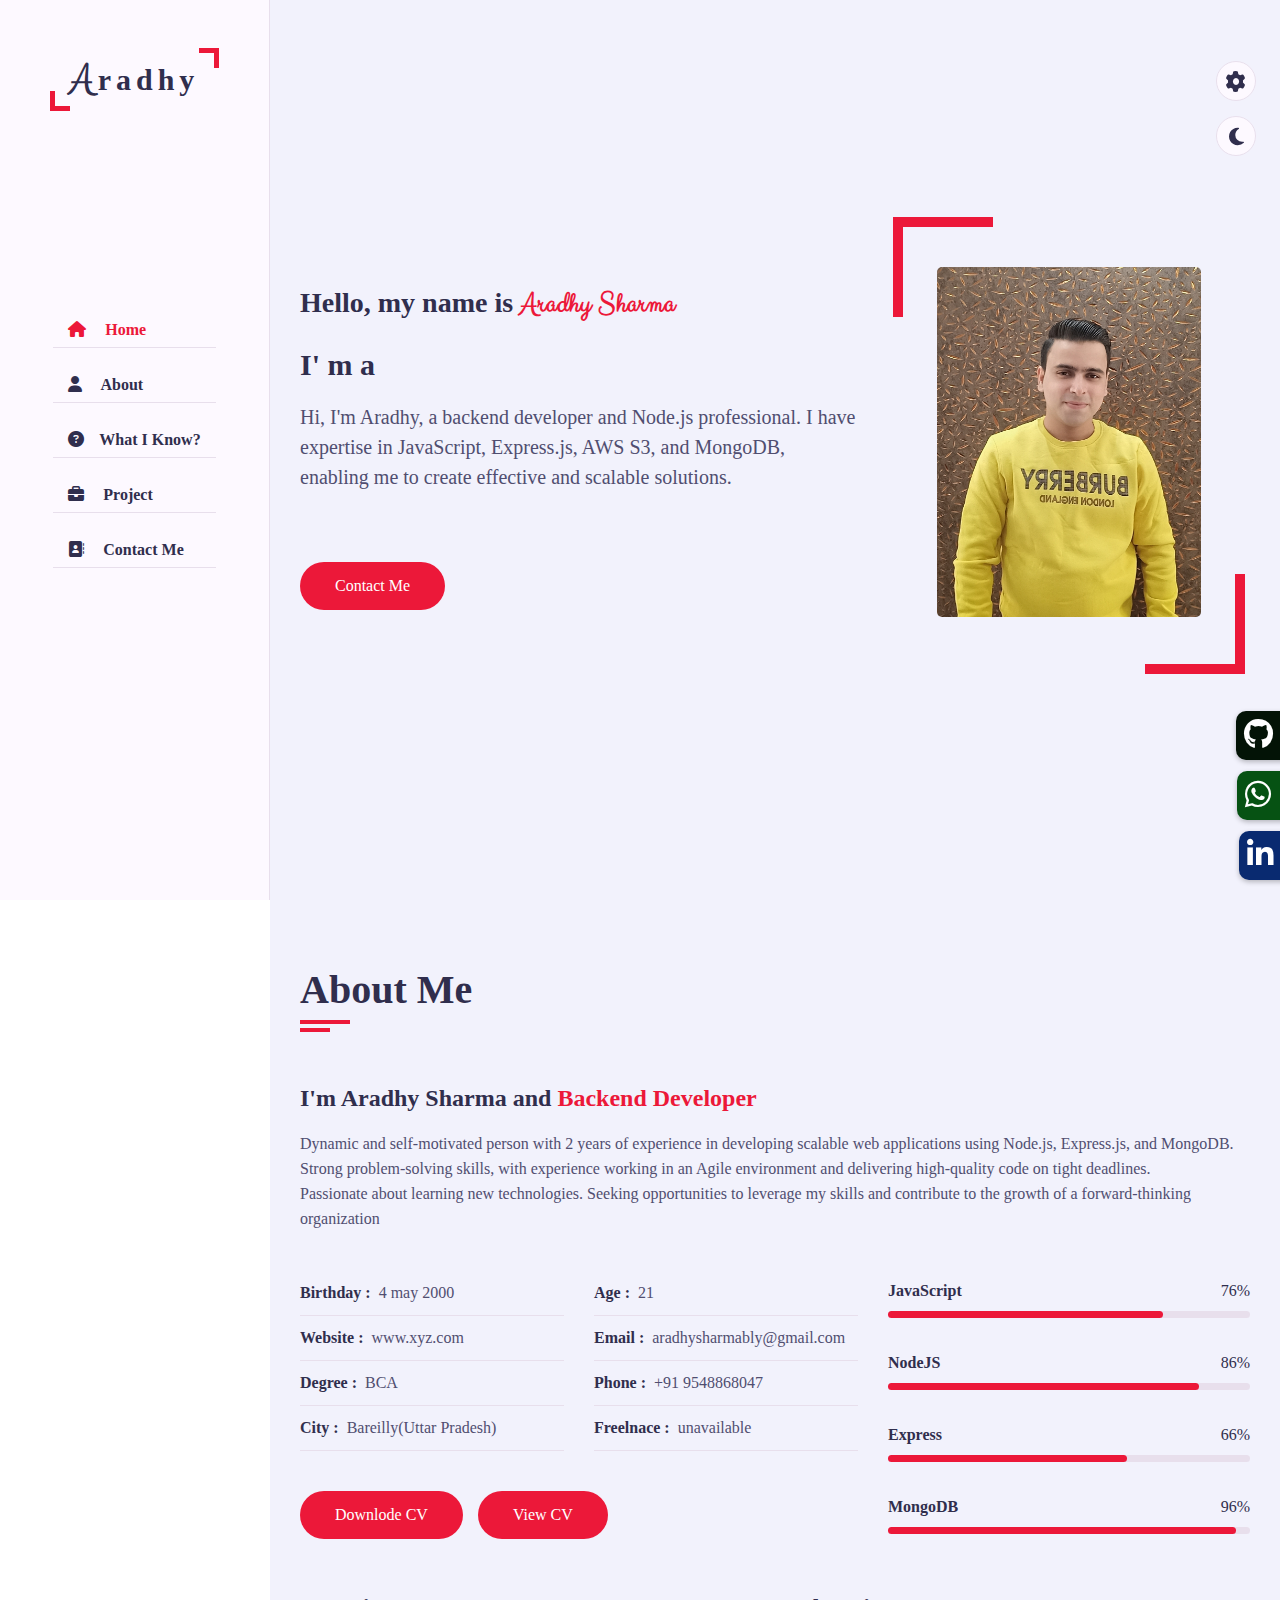
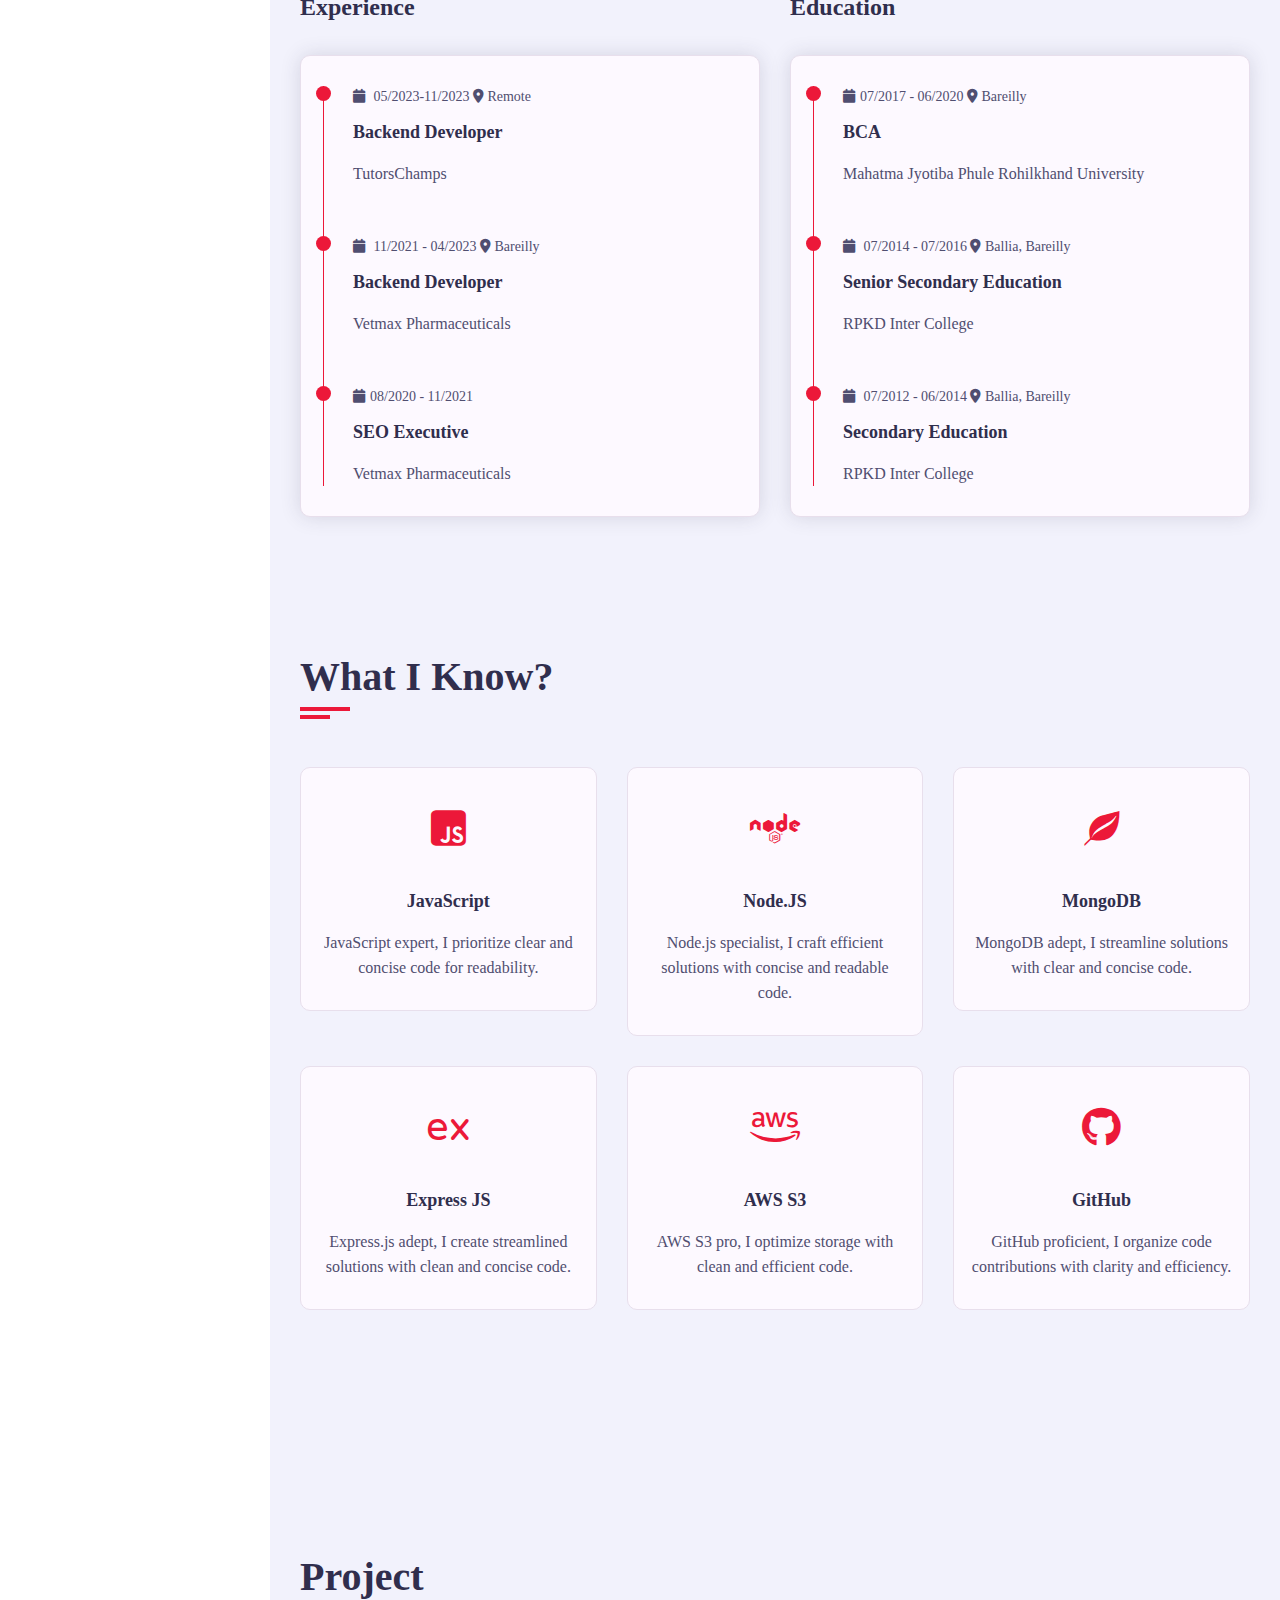
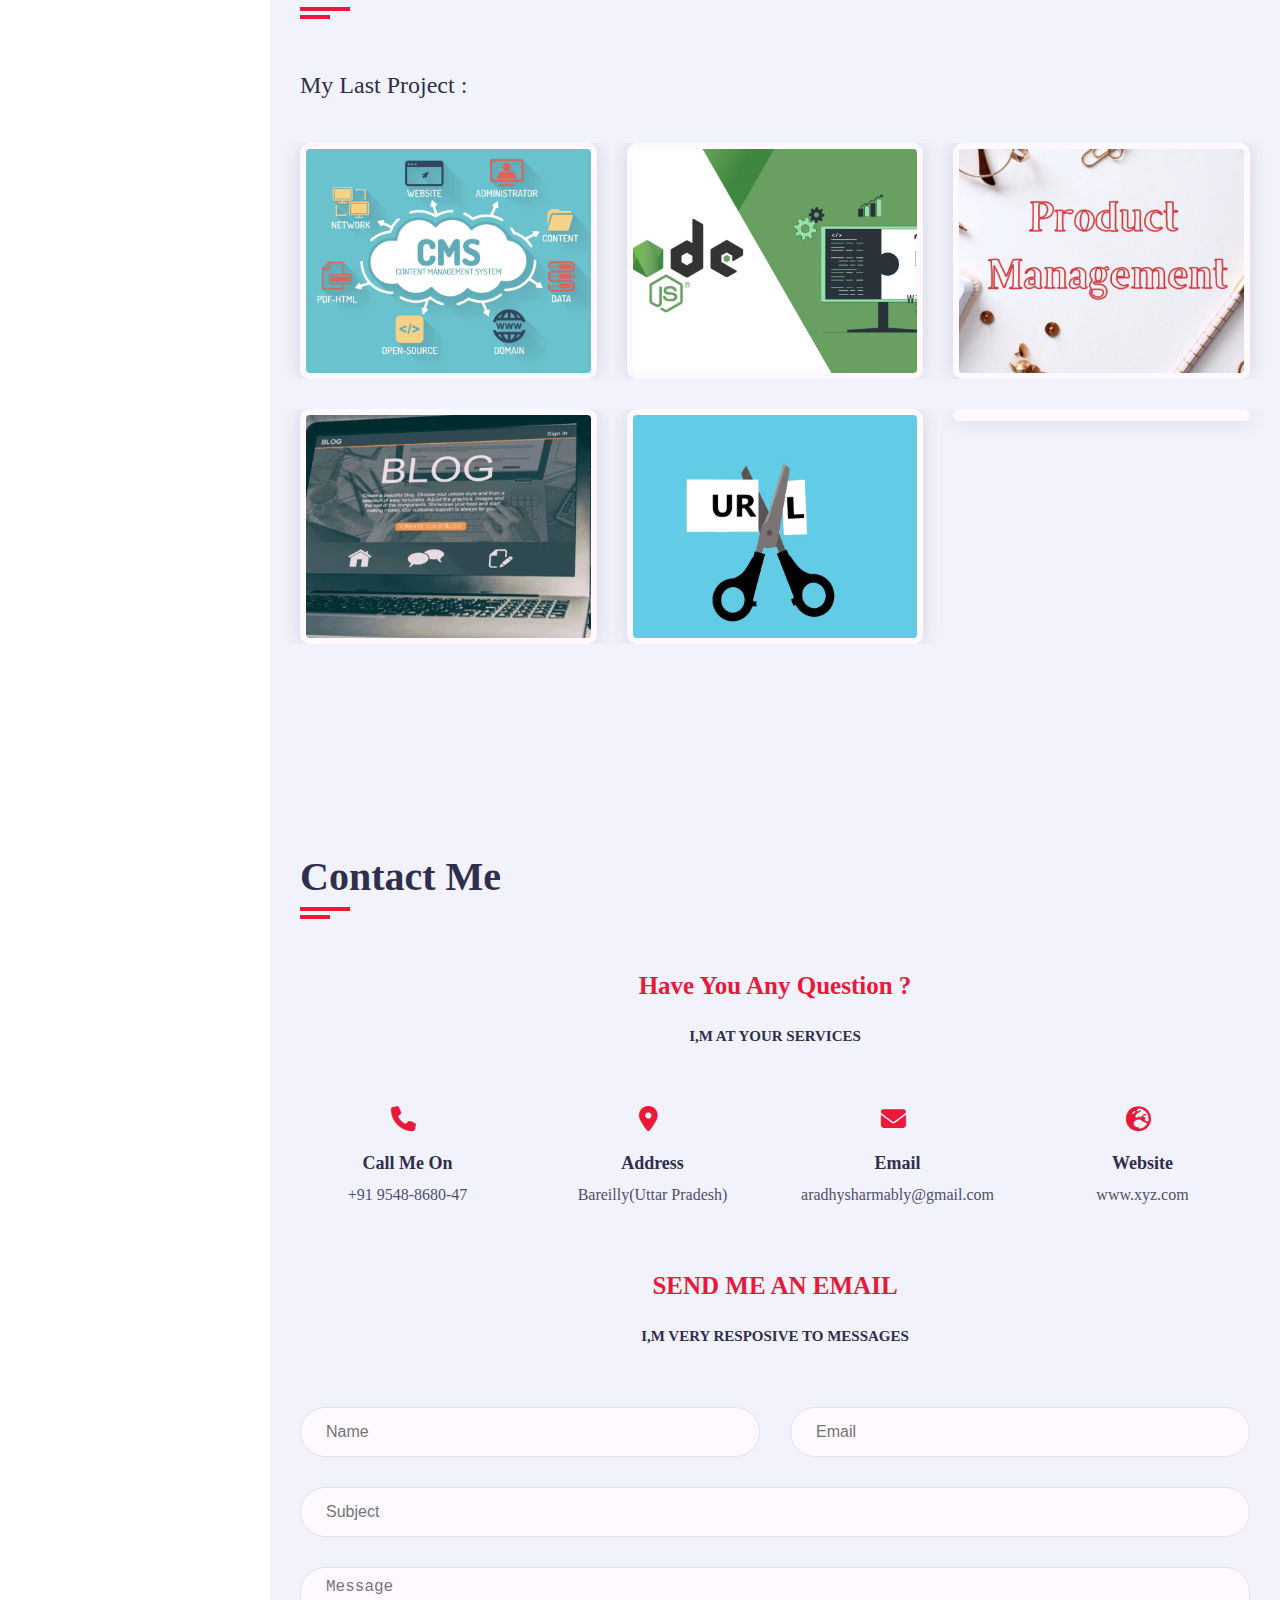
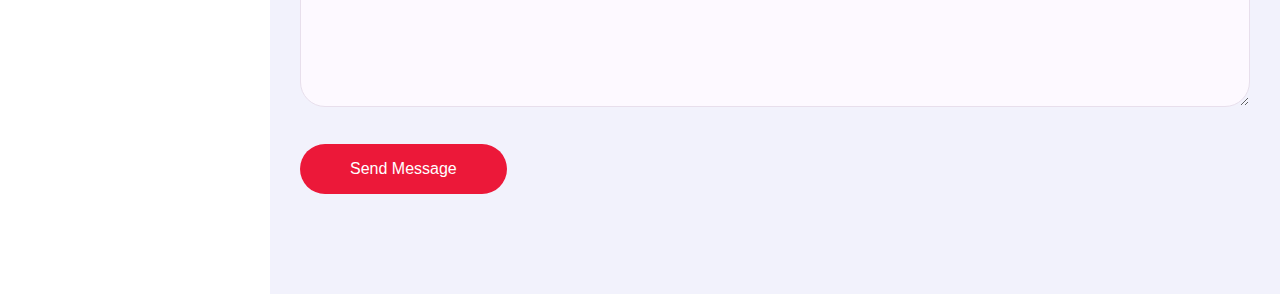
==== arpit/index.html @ 1ed5a951 "demo" ====
<!DOCTYPE html>
<html lang="en">
<head>
    <meta charset="UTF-8">
    <meta http-equiv="X-UA-Compatible" content="IE=edge">
    <meta name="viewport" content="width=device-width, initial-scale=1.0">
    <title>Document</title>
    <link rel="stylesheet" href="style.css">
    <link rel="stylesheet" href="color-1.css">
    <link rel="stylesheet" href="https://cdnjs.cloudflare.com/ajax/libs/font-awesome/6.4.0/css/all.min.css">
    <link rel="preconnect" href="https://fonts.googleapis.com">
<link rel="preconnect" href="https://fonts.gstatic.com" crossorigin>
<link href="https://fonts.googleapis.com/css2?family=Varela+Round&display=swap" rel="stylesheet">
    <link rel="stylesheet" href="color-1.css" class="alternate-style" title="color-1"disabled>
    <link rel="stylesheet" href="color-2.css" class="alternate-style" title="color-2" disabled>
    <link rel="stylesheet" href="color-3.css" class="alternate-style" title="color-3" disabled>
    <link rel="stylesheet" href="color-4.css" class="alternate-style" title="color-4" disabled>
    <link rel="stylesheet" href="color-5.css" class="alternate-style" title="color-5" disabled>

    <link rel="stylesheet" href="style-switcher.css">
<style>
        .social-media-button {
  position: fixed;
  bottom: 20px;
  right: -105px; /* Initial position, hidden off-screen */
  background-color: #092a70;
  color: #fff;
  border-radius: 10px;
  padding: 8px;
  display: flex;
  align-items: center;
  box-shadow: 0 2px 5px rgba(0, 0, 0, 0.25);
  transition: right 0.3s ease-in-out;
  cursor: pointer;
}

.social-media-button:hover {
  right: -30px; /* Sliding to the visible position */
}

.socia-media-button {
  position: fixed;
  bottom: 80px;
  right: -110px; /* Initial position, hidden off-screen */
  background-color: #065213;
  color: #fff;
  border-radius: 10px;
  padding: 8px;
  display: flex;
  align-items: center;
  box-shadow: 0 2px 5px rgba(0, 0, 0, 0.25);
  transition: right 0.3s ease-in-out;
  cursor: pointer;
}

.socia-media-button:hover {
  right: -30px; /* Sliding to the visible position */
}

.soci-media-button {
  position: fixed;
  bottom: 140px;
  right: -90px; /* Initial position, hidden off-screen */
  background-color: #031306;
  color: #fff;
  border-radius: 10px;
  padding: 8px;
  display: flex;
  align-items: center;
  box-shadow: 0 2px 5px rgba(0, 0, 0, 0.25);
  transition: right 0.3s ease-in-out;
  cursor: pointer;
}

.soci-media-button:hover {
  right: -30px; /* Sliding to the visible position */
}

.icon {
  margin-right: 9px;
}

.icon i{
  font-size: 30px;
}


.text {
    margin-right: 30px;
  font-size: 18px;
}

    </style>
</head>
<body class="dark" oncontextmenu="return false">
    <!--- ==== Main Container Start ==== --->
    <div class="main-container">
        <!-- === Aside Start === -->
        <div class="aside">
          <div class="logo">
              <a href="#"><span>A</span>radhy</a>
          </div>
          <div class="nav-toggler">
              <span></span>
          </div>
          <ul class="nav">
              <li><a href="#home" class="active"><i class="fa fa-home"></i> Home</a></li>
              <li><a href="#about"><i class="fa fa-user"></i> About</a></li>
              <li><a href="#services"><i class="fa-solid fa-circle-question"></i>What I Know?</a></li>
              <li><a href="#portfolio"><i class="fa fa-briefcase"></i> Project</a></li>
              <li><a href="#contact" ><i class="fa-solid fa-address-book"></i> Contact Me</a></li>
          </ul>
        </div>
        <!-- === Aside End ===-->
        <!--- ==== Main content Start ==== --->
        <div class="main-content">
            <!-- === Home Section Start === -->
            <section class="home section"  id="home">
                <div class="container">
                    <div class="row">
                        <div class="home-info padd-15">
                            <h3 class="hello">Hello, my name is <span class="name">Aradhy Sharma</span></h3>
                            <h3 class="my-profession">I' m a <span class="typing"></span></h3>
                            <p>Hi, I'm Aradhy, a backend developer and Node.js professional. I have expertise in JavaScript, Express.js, AWS S3, and MongoDB, enabling me to create effective and scalable solutions.</p>
                                  <a href="#contact" class="btn hire-me">Contact Me</a>
                        </div>
                        <div class="home-img padd-15">
                            <img src="Picsart_23-04-07_20-33-09-872.jpg" alt="">
                        </div>
                    </div>
                </div>
            </section>
            <!-- === Home Section End === -->
             <!-- === About Section Start === -->
             <section class="about section" id="about">
                 <div class="container">
                     <div class="row">
                         <div class="section-tittle padd-15">
                             <h2>About Me</h2>
                         </div>
                     </div>
                     <div class="row">
                         <div class="about-content padd-15">
                             <div class="row">
                                 <div class="about-text padd-15">
                                     <h3>I'm Aradhy Sharma and <span>Backend Developer</span></h3>
                                     <p>Dynamic and self-motivated person with 2 years of experience in 
                                        developing scalable web applications using Node.js, Express.js, and 
                                        MongoDB.<br> Strong problem-solving skills, with experience working in 
                                        an Agile environment and delivering high-quality code on tight 
                                        deadlines.<br> Passionate about learning new technologies. Seeking 
                                        opportunities to leverage my skills and contribute to the growth of a 
                                        forward-thinking organization</p>
                                 </div>
                             </div>
                             <div class="row">
                                 <div class="personal-info padd-15">
                                     <div class="row">
                                         <div class="info-item padd-15">
                                             <p>Birthday : <span>4 may 2000</span></p>
                                         </div>
                                         <div class="info-item padd-15">
                                             <p>Age : <span>21</span></p>
                                         </div>
                                         <div class="info-item padd-15">
                                             <p>Website : <span>www.xyz.com</span></p>
                                         </div>
                                         <div class="info-item padd-15">
                                            <p>Email : <span>aradhysharmably@gmail.com</span></p>
                                        </div>
                                        <div class="info-item padd-15">
                                            <p>Degree : <span>BCA</span></p>
                                        </div>
                                        <div class="info-item padd-15">
                                            <p>Phone : <span>+91 9548868047</span></p>
                                        </div>
                                        <div class="info-item padd-15">
                                            <p>City : <span>Bareilly(Uttar Pradesh)</span></p>
                                        </div>
                                        <div class="info-item padd-15">
                                            <p>Freelnace : <span>unavailable</span></p>
                                        </div>
                                     </div>
                                     <div class="row">
                                         <div class="buttons padd-15">
                                             <a href="./AradhySharmaResume.pdf" class="btn" download>Downlode CV</a>
                                             <a href="./AradhySharmaResume.pdf" target="_blank" class="btn hire me">View CV</a>
                                         </div>
                                     </div>
                                 </div>
                                 <div class="skills padd-15">
                                     <div class="row">
                                         <div class="skill-item padd-15">
                                             <h5>JavaScript</h5>
                                             <div class="progress">
                                                 <div class="proress-in" style="width: 76%;"></div>
                                                 <div class="skill-percent">76%</div>
                                             </div>
                                         </div>
                                         <div class="skill-item padd-15">
                                            <h5>NodeJS</h5>
                                            <div class="progress">
                                                <div class="proress-in" style="width: 86%;"></div>
                                                <div class="skill-percent">86%</div>
                                            </div>
                                        </div>
                                        <div class="skill-item padd-15">
                                            <h5>Express</h5>
                                            <div class="progress">
                                                <div class="proress-in" style="width: 66%;"></div>
                                                <div class="skill-percent">66%</div>
                                            </div>
                                        </div>
                                        <div class="skill-item padd-15">
                                            <h5>MongoDB</h5>
                                            <div class="progress">
                                                <div class="proress-in" style="width: 96%;"></div>
                                                <div class="skill-percent">96%</div>
                                            </div>
                                        </div>
                                     </div>
                                 </div>
                             </div>
                             <div class="row">
                                <div class="experience padd-15">
                                    <h3 class="title">Experience</h3>
                                    <div class="row">
                                       <div class="timeline-box padd-15">
                                           <div class="timeline shadow-dark">
                                              <div class="timeline-item">
                                                  <div class="circel-dot"></div>
                                                  <h3 class="timeline-date">
                                                      <i class="fa fa-calendar"></i> 05/2023-11/2023  <i class="fa-solid fa-location-dot"></i> Remote
                                                  </h3>
                                                  <h4 class="timeline-title">Backend Developer</h4>
                                                  <p class="timeline-text">TutorsChamps</p>
                                              </div>
                                              <div class="timeline-item">
                                                  <div class="circel-dot"></div>
                                                  <h3 class="timeline-date">
                                                      <i class="fa fa-calendar"></i> 11/2021 - 04/2023 <i class="fa-solid fa-location-dot"></i> Bareilly
                                                  </h3>
                                                  <h4 class="timeline-title">Backend Developer</h4>
                                                  <p class="timeline-text">Vetmax Pharmaceuticals</p>
                                              </div>
                                              <div class="timeline-item">
                                                  <div class="circel-dot"></div>
                                                  <h3 class="timeline-date">
                                                      <i class="fa fa-calendar"></i>08/2020 - 11/2021
                                                  </h3>
                                                  <h4 class="timeline-title">SEO Executive</h4>
                                                  <p class="timeline-text">Vetmax Pharmaceuticals
                                                </p>
                                              </div>
                                           </div>
                                       </div>
                                   </div>
                                </div>

                                 <div class="education padd-15">
                                     <h3 class="title">Education</h3>
                                     <div class="row">
                                         <div class="timeline-box padd-15">
                                             <div class="timeline shadow-dark">
                                                <div class="timeline-item">
                                                    <div class="circel-dot"></div>
                                                    <h3 class="timeline-date">
                                                        <i class="fa fa-calendar"></i>07/2017 - 06/2020  <i class="fa-solid fa-location-dot"></i> Bareilly

                                                    </h3>
                                                    <h4 class="timeline-title">BCA</h4>
                                                    <p class="timeline-text">Mahatma Jyotiba Phule Rohilkhand University</p>
                                                </div>
                                                <div class="timeline-item">
                                                    <div class="circel-dot"></div>
                                                    <h3 class="timeline-date">
                                                        <i class="fa fa-calendar"></i> 07/2014 - 07/2016 <i class="fa-solid fa-location-dot"></i> Ballia, Bareilly
                                                    </h3>
                                                    <h4 class="timeline-title">Senior Secondary Education</h4>
                                                    <p class="timeline-text">RPKD Inter College</p>
                                                </div>
                                                <div class="timeline-item">
                                                    <div class="circel-dot"></div>
                                                    <h3 class="timeline-date">
                                                        <i class="fa fa-calendar"></i> 07/2012 - 06/2014 <i class="fa-solid fa-location-dot"></i> Ballia, Bareilly
                                                    </h3>
                                                    <h4 class="timeline-title">Secondary Education</h4>
                                                    <p class="timeline-text">RPKD Inter College</p>
                                                </div>
                                             </div>
                                         </div>
                                     </div>
                                 </div>
                             </div>
                         </div>
                     </div>
                 </div>
             </section>
             <!-- === About Section End === -->
             <!-- === Services Section Start === -->
             <section class="service section" id="services">
                 <div class="container">
                     <div class="row"> 
                        <div class="section-tittle padd-15">
                            <h2>What I Know?</h2>
                        </div>
                     </div>
                     <div class="row">
                         <div class="service-item padd-15">
                             <div class="service-item-inner">
                                 <div class="icon">
                                    <i class="fa fa-brands fa-square-js"></i>
                                 </div>
                                 <h4> JavaScript </h4>
                                 <p>JavaScript expert, I prioritize clear and concise code for readability.                                 </p>
                             </div>
                         </div>
                         <div class="service-item padd-15">
                             <div class="service-item-inner">
                                 <div class="icon">
                                    <i class="fa fa-brands fa-node"></i>
                                 </div>
                                 <h4> Node.JS </h4>
                                 <p>Node.js specialist, I craft efficient solutions with concise and readable code.
                                 </p>
                             </div>
                         </div>
                         <div class="service-item padd-15">
                             <div class="service-item-inner">
                                 <div class="icon">
                                    <i class="fa fa-brands fa-envira fa-rotate-90"></i></div>
                                 <h4> MongoDB </h4>
                                 <p>MongoDB adept, I streamline solutions with clear and concise code.</p>
                             </div>
                         </div>
                         <div class="service-item padd-15">
                             <div class="service-item-inner">
                                 <div class="icon">
                                    <p class="fa fa-brands" style="font-family: 'Varela Round', sans-serif;">ex</p>
                                 </div>
                                 <h4> Express JS </h4>
                                 <p>Express.js adept, I create streamlined solutions with clean and concise code.</p>
                             </div>
                         </div>
                         <div class="service-item padd-15">
                            <div class="service-item-inner">
                                <div class="icon">
                                   <i class="fa fa-brands fa-aws"></i>
                                </div>
                                <h4> AWS s3 </h4>
                                <p>AWS S3 pro, I optimize storage with clean and efficient code.</p>
                            </div>
                        </div>
                         <div class="service-item padd-15">
                             <div class="service-item-inner">
                                 <div class="icon">
                                    <i class="fa fa-brands fa-github"></i>
                                 </div>
                                 <h4> GitHub </h4>
                                 <p>GitHub proficient, I organize code contributions with clarity and efficiency.</p>
                             </div>
                         </div>
                  
                     </div>
                 </div>
             </section>
             <!-- === Services Section End === -->
             <!-- === portfolio Section Start === -->
              <section class="portfolio section" id="portfolio">
                  <div class="container">
                    <div class="row"> 
                        <div class="section-tittle padd-15">
                            <h2>Project</h2>
                        </div>
                     </div>
                     <div class="row">
                         <div class="portfolio-heading padd-15">
                             <h2>My Last Project :</h2>
                         </div>
                     </div>
                     <div class="row">
                        <div class="portfolio-item padd-15">
                            <div class="portfolio-item-inner shadow-dark">
                                <div class="portfolio-img">
                                    <img src="./Untitled design/cms.png" alt="">
                                </div>
                            </div>
                            <div class="portfolio-details">
                               <h3>CMS</h3>
                               <p style="font-size: 15px;">• Developed CMS backend with multiple APIs.<br>
                                • Implemented JWT authentication for secure APIs.<br>
                                • Integrated AWS S3 for efficient file uploads.</p>
                               <div class="buttons">
                                 <a href="#" class="button">View on Github</a>
                               </div>
                             </div>
                        </div>
                         <div class="portfolio-item padd-15">
                            <div class="portfolio-item-inner shadow-dark">
                                <div class="portfolio-img">
                                    <img src="./Untitled design/book.png" alt="">
                                </div>
                            </div>
                            <div class="portfolio-details">
                               <h3>Books Management</h3>
                               <p>• Created a Book Management Site
                                     backend with multiple APIs for users, 
                                     Books, Review.</p>
                               <div class="buttons">
                                <a href="#" class="button">View on Github</a>
                               </div>
                             </div>
                        </div>
                         <div class="portfolio-item padd-15">
                            <div class="portfolio-item-inner shadow-dark">
                                <div class="portfolio-img">
                                    <img src="./Untitled design/pro.png" alt="">
                                </div>
                            </div>
                            <div class="portfolio-details">
                               <h3>Products Management</h3>
                               <p>• Created a complete Ecommerce website 
                                backend with multiple APIs for users, 
                                products, and carts. Used JWT 
                                authentication for protected APIs.</p>
                               <div class="buttons">
                                <a href="#" class="button">View on Github</a>
                               </div>
                             </div>
                        </div>
                         <div class="portfolio-item padd-15">
                            <div class="portfolio-item-inner shadow-dark">
                                <div class="portfolio-img">
                                    <img src="./Untitled design/blog.png" alt="" >
                                </div>
                            </div>
                            <div class="portfolio-details">
                               <h3>Blogging Site</h3>
                               <p>• Created a Blogging Site backend with
                                multiple APIs for users, Authors, and Blogs 
                                Used JWT authentication for protected 
                                APIs</p>
                               <div class="buttons">
                                <a href="#" class="button">View on Github</a>
                               </div>
                             </div>
                        </div>
                         <div class="portfolio-item padd-15">
                            <div class="portfolio-item-inner shadow-dark">
                                <div class="portfolio-img">
                                    <img src="./Untitled design.png" alt="">
                                </div>
                            </div>
                            <div class="portfolio-details">
                               <h3>URL Shortener</h3>
                               <p>• Created a URL shortening service 
                                backend is used to create shorter URLs 
                                for long URLs.</p>
                               <div class="buttons">
                                <a href="#" class="button">View on Github</a>
                               </div>
                             </div>
                        </div>
                         <div class="portfolio-item padd-15">
                            <div class="portfolio-item-inner shadow-dark">
                                <div class="portfolio-img">
                                    <img src="images (1).jpg" alt="">
                                </div>
                            </div>
                            <div class="portfolio-details">
                               <h3>fffff</h3>
                               <p>fffffff</p>
                               <div class="buttons">
                                <a href="#" class="button">View on Github</a>
                               </div>
                             </div>
                        </div>
                     </div>
                  </div>
              </section>
             <!-- === portfolio Section End === -->
             <!-- === Contact Section Start === -->
             <form action="/submit" method="post">
             <section class="contact section" id="contact">
                 <div class="container">
                    <div class="row"> 
                        <div class="section-tittle padd-15">
                            <h2>Contact Me</h2>
                        </div>
                     </div>
                     <h3 class="contact-tittle padd-15">Have You Any Question ?</h3>
                     <h4 class="contact-sub-tittle padd-15">I,M AT YOUR SERVICES</h4>
                     <div class="row">
                         <div class="contact-info-item padd-15">
                             <div class="icon"><i class="fa fa-phone"></i></div>
                             <h4>Call Me On</h4>
                             <p>+91 9548-8680-47</p>
                         </div>
                         <div class="contact-info-item padd-15">
                             <div class="icon"><i class="fa fa-map-marker-alt"></i></div>
                             <h4>Address</h4>
                             <p>Bareilly(Uttar Pradesh)</p>
                         </div>
                         <div class="contact-info-item padd-15">
                             <div class="icon"><i class="fa fa-envelope"></i></div>
                             <h4>Email</h4>
                             <p>aradhysharmably@gmail.com </p>
                         </div>
                         <div class="contact-info-item padd-15">
                             <div class="icon"><i class="fa fa-globe-europe"></i></div>
                             <h4>Website</h4>
                             <p>www.xyz.com</p>
                         </div>
                     </div>
                     <h3 class="contact-tittle padd-15">SEND ME AN EMAIL</h3>
                     <h4 class="contact-sub-tittle padd-15">I,M VERY RESPOSIVE TO MESSAGES</h4>
                     <div class="row">
                         <div class="contact-form padd-15">
                             <div class="row">
                              
                                 <div class="form-item col-6 padd-15">
                                     <div class="form-group">
                                         <input type="text" name="name" class="form-control" placeholder="Name" id="contact-name" onkeyup="validatename()" required>
                                         <span id="name-error" class="name-error"></span>
                                     </div>
                                 </div>
                                 <div class="form-item col-6 padd-15">
                                     <div class="form-group">
                                         <input type="email" name="email" class="form-control" placeholder="Email" id="contact-email" onkeyup="validateemail()" required>
                                         <span id="email-error" class="email-error"></span>
                                        </div>
                                 </div>
                             </div>
                             <div class="row">
                                <div class="form-item col-12 padd-15">
                                    <div class="form-group">
                                        <input type="text" name="subject" class="form-control" id="subject" placeholder="Subject" required>
                                    </div>
                                </div>
                             </div>
                             
                             <div class="row">
                                <div class="form-item col-12 padd-15">
                                    <div class="form-group">
                                        <textarea name="message" name="message" class="form-control" placeholder="Message" id="contact-message" onkeyup="validatemessage()" required></textarea>
                                        <span id="message-error" class="message-error"></span>
                                    </div>
                                </div>
                             </div>
                             <div class="row">
                                <div class="form-item col-12 padd-15">
                                    <span id="submit-error"></span>
                                    <button type="submit" class="btn" onclick="return validateForm()">Send Message</button>
                                </div>
                             </div>
                         </div>
                     </div>
                 </div>
             </section>
            </form>
             <!-- === Contact Section End === -->
        </div>
        </div>

        <!--- ==== Main content End ==== --->
    
    <!--- ==== Main Container End ==== --->
    <!--- ==== Style Switcher Start ==== --->
    <div class="control">
    <a href="https://www.linkedin.com/in/aradhy-sharma/" target="_blank">
        <div class="social-media-button">
            <div class="icon">
                <i class="fa-brands fa-linkedin-in"></i>
            </div>
        <div class="text">Linkedin</div>
      </div>
    </a> 
      <a href="https://wa.me/919548868047" target="_blank"> 
    <div class="socia-media-button">
        <div class="icon">
            <i class="fab fa-whatsapp"></i>
        </div>
        <div class="text">Whatsapp</div>
      </div>
      </a>
      <a href="https://github.com/AradhySharma" target="_blank"> 
    <div class="soci-media-button">
        <div class="icon">
            <i class="fa-brands fa-github"></i>
        </div>
        <div class="text">Github</div>
    </div>
</a>
</div>

    <div class="style-switcher">
        <div class="style-switcher-toggler s-icon">
            <i class="fas fa-cog fa-spin"></i>
        </div>
        <div class="day-night s-icon">
            <i class="fas fa-moon"></i>
        </div>
        <h4>Theme Colors</h4>
        <div class="colors">
            <span class="color-1" onclick="setActiveStyle('color-1')"></span>
            <span class="color-2" onclick="setActiveStyle('color-2')"></span>
            <span class="color-3" onclick="setActiveStyle('color-3')"></span>
            <span class="color-4" onclick="setActiveStyle('color-4')"></span>
            <span class="color-5" onclick="setActiveStyle('color-5')"></span>
        </div>
    </div>
    <!--- ==== Style Switcher End ==== --->
    <!--- ==== JS Files ==== --->
    <script src="https://cdnjs.cloudflare.com/ajax/libs/typed.js/2.0.16/typed.umd.js" integrity="sha512-+2pW8xXU/rNr7VS+H62aqapfRpqFwnSQh9ap6THjsm41AxgA0MhFRtfrABS+Lx2KHJn82UOrnBKhjZOXpom2LQ==" crossorigin="anonymous" referrerpolicy="no-referrer"></script>
    <script src="script.js"></script>
    <script src="off.js"></script>
    <script src="style-switcher.js"></script>
</body>
</html>
---- arpit/style.css ----
@import url('https://fonts.googleapis.com/css2?family=Clicker+Script&family=Poppins:wght@200;300;400;500;600;700&display=swap');
:root
{
    --bg-black-900:#151515;
    --bg-black-100:#222222;
    --bg-black-50:#393939;
    --text-black-900:#ffffff;
    --text-black-700:#e9e9e9;
    --text-shadow-45:rgba(188, 185, 197, 0.15);

}
body.dark
{
    --bg-black-900:#f2f2fc;
    --bg-black-100:#fdf9ff;
    --bg-black-50:#e8dfec;
    --text-black-900:#302e4d;
    --text-black-700:#504e70;
    --text-shadow-45:rgba(48, 46, 77, 0.15);
}
body
{
    cursor: url('./icon.ico'), auto !important;
    line-height: 1.5;
    font-size: 16px;
    font-family: 'poppins' sans-serif;
}
*
{
    margin: 0;
    padding: 0;
    outline: none;
    text-decoration: none;
    box-sizing: border-box;
}
::before,::after
{
    box-sizing: border-box;
}
ul{
    list-style: none;
}
.section
{
    background: var(--bg-black-900);
    min-height: 100vh;
    display: block;
    padding: 0 30px;
    opacity: 1;
}
.hidden
{
    display: none !important;
}
.main-content
{
    padding-left: 270px;
}
.padd-15
{
    padding-left: 15px;
    padding-right: 15px;
}

.container
{
    max-width: 1100px;
    width: 100%;
    margin: auto;
}
.section .container
{
    padding-top: 60px;
    padding-bottom: 70px;
}
.section-tittle
{
    flex: 0 0 100%;
    max-width: 100%;
    margin-bottom: 60px;
}

.section-tittle h2
{
    font-size: 40px;
    color: var(--text-black-900);
    font-weight: 700;
    position: relative;
}
.section-tittle h2::before
{
    content: '';
    height:  4px;
    width: 50px;
    background-color: var(--skin-color);
    position: absolute;
    top: 100%;
    left: 0;
}
.section-tittle h2::after
{
    content: '';
    height:  4px;
    width: 30px;
    background-color: var(--skin-color);
    position: absolute;
    top: 100%;
    left: 0;
    margin-top: 8px;
}
.row
{
    display: flex;
    flex-wrap: wrap;
    margin-left: -15px;
    margin-right: -15px;
    position: relative;
}
.btn
{
    font-size: 16px;
    font-weight: 500;
    padding: 12px 35px;
    color: white;
    border-radius: 40px;
    display: inline-block;
    border: none;
    white-space: nowrap;
    background: var(--skin-color);
    transition: all 0.3s ease;
}
.btn:hover
{
    transform: scale(1.05);
}
.shadow-dark
{
    box-shadow: 0 0 20px rgba(48, 46, 77, 0.15);
}
  /* aside */
.aside
{
    width: 270px;
    background: var(--bg-black-100);
    position: fixed;
    top: 0;
    left: 0;
    padding: 30px;
    height: 100%;
    border-right: 1px solid var(--bg-black-50);
    display: flex;
    justify-content: center;
    align-items: center;
    z-index: 10;
}
.aside .logo
{
    position: absolute;
    top: 50px;
    font-size: 30px;
    text-transform: capitalize;
}
.aside .logo a
{
    color: var(--text-black-900);
    font-weight: 700;
    padding: 15px 20px;
    font-size: 30px;
    letter-spacing: 5px;
    position: relative;
}
.aside .logo a span
{
    font-family: 'Clicker Script', cursive;
    font-size: 40px;
}
.aside .logo a::before
{
    content: '';
    position: absolute;
    width: 20PX;
    height: 20px;
    border-bottom: 5px solid var(--skin-color);
    border-left: 5px solid var(--skin-color);
    bottom: 0;
    left: 0;
}
.aside .logo a::after
{
    content: '';
    position: absolute;
    width: 20PX;
    height: 20px;
    border-top: 5px solid var(--skin-color);
    border-right: 5px solid var(--skin-color);
    top: 0;
    right: 0;
}
.aside .nav-toggler
{
    height: 40px;
    width: 45px;
    border: 1px solid var(--bg-black-50);
    cursor: pointer;
    position: fixed;
    left: 300PX;
    top: 20px;
    border-radius: 5px;
    background: var(--bg-black-100);
    display: none;
    align-items: center;
    justify-content: center;
}   
.aside .nav-toggler span
{
    height: 2px;
    width: 18px;
    background: var(--skin-color);
    display: inline-block;
    position: relative;
}
.aside .nav-toggler span::before
{
    content: '';
    height: 2px;
    width: 18px;
    background: var(--skin-color);
    position: absolute;
    top: -6px;
    left: 0;
}
.aside .nav-toggler span::after
{
    content: '';
    height: 2px;
    width: 18px;
    background: var(--skin-color);
    position: absolute;
    top: 6px;
    left: 0;
}
.aside .nav
{
    margin-top: 50x;
}
.aside .nav li
{
    margin-bottom: 20px;
    display: block;
}
.aside .nav li a
{
    font-size: 16px;
    font-weight: 600;
    display: block;
    border-bottom: 1px solid var(--bg-black-50);
    color: var(--text-black-900);
    padding: 5px 15px;
}
.aside .nav li a.active
{
    color: var(--skin-color);
}
.aside .nav li a i
{
    margin-right: 15px;
}

      /* home */
.home
{
    min-height: 100vh;
    display: flex;
    color: var(--text-black-900);
}     
.home .home-info
{
    flex: 0 0 60%;
    max-width: 60%;
}.home-img::after
{
    content: '';
    position: absolute;
    height: 100px;
    width: 100px;
    border-bottom: 10px solid var(--skin-color);
    border-right: 10px solid var(--skin-color);
    right: 20PX;
    bottom: -50px;
}
.home-img::before
{
    content: '';
    position: absolute;
    height: 100px;
    width: 100px;
    border-top: 10px solid var(--skin-color);
    border-left: 10px solid var(--skin-color);
    left: 20PX;
    top: -50px;
}
h3.hello
{
    font-size: 28px;
    margin: 15px 0;
}
h3.hello span
{
    font-family: 'clicker Script',cursive;
    font-size: 30px;
    font-weight: 700;
    color: var(--skin-color);
}
h3.my-profession
{
    font-size: 30px;
    margin: 15px 0;
}
.home .home-img
{
    flex: 0 0 40%;
    max-width: 40%;
    text-align: center;
    position: relative;
}
.typing
{
    color: var(--skin-color);
}
.home-info p
{
    margin-bottom: 70px;
    font-size: 20px;
    color: var(--text-black-700);
}
.home .home-img img
{
    margin: auto;
    height: 350px;
    border-radius: 5px;
}  
     /* About */
.about .about-content
{
    flex: 0 0 100%;
    max-width: 100%;  
}   
.about .about-content .about-text
{
    flex: 0 0 100%;
    max-width: 100%;
}
.about .about-content .about-text h3
{
    font-size: 24px;
    margin-bottom: 15px;
    font-weight: 700;
    color: var(--text-black-900);
}
.about .about-content .about-text h3 span
{
    color: var(--skin-color);
}
.about .about-content .about-text p
{
    font-size: 16px;
    line-height: 25px;
    color: var(--text-black-700);
}
.about .about-content .personal-info
{
    flex: 0 0 60%;
    max-width: 60%;
    margin-top: 40px;

}
.about .about-content .personal-info .info-item
{
    flex: 0 0 50%;
    max-width: 50%;
}
.about .about-content .personal-info .info-item p
{
    font-weight: 600;
    padding: 10px 0;
    font-size: 16px;
    color: var(--text-black-900);
    border-bottom: 1px solid var(--bg-black-50);
}
.about .about-content .personal-info .info-item p span
{
    font-weight: 400;
    color: var(--text-black-700);
    margin-left: 4px;
    display: inline-block;
}
.about .about-content .personal-info .buttons
{
    margin-top: 30px;
}
.about .about-content .personal-info .buttons .btn
{
    margin-right: 15px;
    margin-top: 10px;
}
.about .about-content .skills
{
    flex: 0 0 40%;
    max-width: 40%;
    margin-top: 40px;
}
.about .about-content .skills .skill-item
{
    flex: 0 0 100%;
    max-width: 100%;
    margin-bottom: 25px;
}
.about .about-content .skills .skill-item h5
{
    line-height: 40px;
    font-weight: 600;
    font-size: 16px;
    color: var(--text-black-900);
    text-transform: capitalize;
}
.about .about-content .skills .skill-item .progress
{
    background-color: var(--bg-black-50);
    height: 7px;
    border-radius: 4px;
    width: 100%;
    position: relative;
}
.about .about-content .skills .skill-item .progress .proress-in
{
    position:absolute;
    left: 0;
    top: 0;
    height: 100%;
    border-radius: 4px;
    background-color: var(--skin-color);
}
.about .about-content .skills .skill-item .skill-percent
{
    position: absolute;
    right: 0;
    color: var(--text-black-900);
    top: -40px;
    font-weight: 400;
    line-height: 40px;
}
.about .about-content .education,
.about .about-content .experience
{
    flex: 0 0 50%;
    max-width: 50%;
    margin-top: 30px;
}
.about .about-content h3.title
{
    font-size: 24px;
    margin-bottom: 30px;
    font-weight: 700;
    color: var(--text-black-900);
}
.about .about-content .timeline-box
{
    flex: 0 0 100%;
    max-width: 100%;
}
.about .about-content .timeline
{
    background-color: var(--bg-black-100);
    padding: 30px 15px;
    border: 1px solid var(--bg-black-50);
    border-radius: 10px;
    width: 100%;
    position: relative;
}
.about .about-content .timeline .timeline-item
{
    position: relative;
    padding-left: 37px;
    padding-bottom: 50px;
}
.about .about-content .timeline .timeline-item:last-child
{
    padding-bottom: 0;
}
.about .about-content .timeline .timeline-item::before
{
    content: '';
    width: 1px;
    position: absolute;
    height: 100%;
    left: 7px;
    top: 0;
    background-color: var(--skin-color);
}
.about .about-content .timeline .circel-dot
{
    position: absolute;
    left: 0;
    top: 0;
    height: 15px;
    width: 15px;
    border-radius: 50%;
    background-color: var(--skin-color);
}
.about .about-content .timeline .timeline-date
{
    font-weight: 400;
    font-size: 14px;
    margin-bottom: 12px;
    color: var(--text-black-700);
}
.about .about-content .timeline .timeline-date .fa
{
    margin-right: 5px;
}
.about .about-content .timeline .timeline-title
{
    font-weight: 700;
    font-size: 18px;
    margin-bottom: 15px;
    text-transform: capitalize;
    color: var(--text-black-900);
}
.about .about-content .timeline .timeline-text
{
    line-height: 25px;
    font-size: 16px;
    text-align: justify;
    color: var(--text-black-700);
}
/* service */
.service .container
{
    padding-bottom: 40px;
}
.service .service-item
{
    margin-bottom: 30px;
    flex: 0 0 33.33%;
    max-width: 33.33%;
}
.service .service-item .service-item-inner
{
    background-color: var(--bg-black-100);
    border: 1px solid var(--bg-black-50);
    border-radius: 10px;
    padding: 30px 15px;
    text-align: center;
    transition: all 0.3s east;
}
.service .service-item .service-item-inner:hover
{
    box-shadow: 0 0 30px rgba(48, 46, 77, 0.15);
}
.service .service-item .service-item-inner .icon
{
    height: 60px;
    width: 60px;
    border-radius: 50%;
    display: block;
    margin: 0 auto 30px;
    text-align: center;
    transition: all 0.3s ease;
}
.service .service-item .service-item-inner .icon .fa
{
    font-size: 40px;
    line-height: 60px;
    color: var(--skin-color);
    transition: all 0.3s ease;
}
.service .service-item .service-item-inner:hover .icon
{
     background: var(--skin-color);
}
.service .service-item .service-item-inner:hover .icon .fa
{
    font-size: 25px;
    color: #ffffff;
}
.service .service-item .service-item-inner h4
{
    font-size: 18px;
    margin-bottom: 15px;
    color: var(--text-black-900);
    font-weight: 700;
    text-transform: capitalize;
}
.service .service-item .service-item-inner p
{
    font-size: 16px;
    color: var(--text-black-700);
    line-height: 25px;
}
/* portfolio */
.portfolio .container
{
    padding-bottom: 40px;
}
.portfolio .portfolio-heading
{
   flex: 0 0 100%;
   max-width: 100%;
   margin-bottom: 40px;
}
.portfolio .portfolio-heading h2
{
    color: var(--text-black-900);
    font-weight: 500;
}
.portfolio .portfolio-item
{
    flex: 0 0 33.33%;
    max-width: 33.33%;
    margin-bottom: 30px;
    position: relative;
  overflow: hidden;
}
.portfolio .portfolio-item-inner
{
    border: 6px solid var(--bg-black-100);
    border-radius: 10px;
    overflow: hidden;
    cursor: pointer;
}
.portfolio .portfolio-item-inner .portfolio-img
{
    transition: transform 0.5s ease;
}
.portfolio .portfolio-item-inner .portfolio-img img
{
    width: 100%;
    display: block;
    object-fit: cover;
    object-position: center;
} 
  
.portfolio-details {
    border-radius:  0 5px ;
    position: absolute;
    bottom: 6px;
    left: 20px;
    width: 80%;
    padding: 10px;
    box-sizing: border-box;
    color: #fff;
    background-color: rgba(0, 0, 0, 0.7);
    opacity: 0;
    transform: translateY(100%);
    transition: transform 0.5s ease, opacity 0.5s ease;
  }
  
  .portfolio-item:hover .portfolio-img {
    transform: scale(1.1);
  }
  
  .portfolio-item:hover .portfolio-details {
    transform: translateY(0%);
    opacity: 1;
  }
  
  .portfolio-item h3, .portfolio-item p {
    margin: 0;
  }
  
  .portfolio-item h3 {
    font-size: 24px;
    margin-bottom: 10px;
  }
  
  .portfolio-item p {
    font-size: 16px;
    margin-bottom: 20px;
  }
  
  .buttons {
    display: flex;
  }
  
  .button {
    display: inline-block;
    background-color: #fff;
    color: #000;
    padding: 10px 20px;
    border: none;
    margin-right: 0px;
    text-decoration: none;
    text-transform: none;
    font-weight: bold;
    font-size: 15px;
    letter-spacing: 2px;
    cursor: pointer;
    transition: background-color 0.3s ease;
  }
  
  .button:hover {
    background-color: #000;
    color: #fff;
  }
/* contact */
.contact-tittle
{
    color: var(--skin-color);
    text-align: center;
    font-size: 25px;
    margin-bottom: 20px;
}
.contact-sub-tittle
{
    color: var(--text-black-900);
    text-align: center;
    font-size: 15px;
    margin-bottom: 60px;
}
.contact .contact-info-item
{
    flex: 0 0 25%;
    max-width: 25%;
    text-align: center;
    margin-bottom: 60px;
}
.contact .contact-info-item .icon
{
    display: inline-block;
}
.contact .contact-info-item .icon .fa
{
    font-size: 25px;
    color: var(--skin-color);
}
.contact-info-item h4
{
    font-size: 18px;
    font-weight: 700;
    color: var(--text-black-900);
    text-transform: capitalize;
    margin: 15px 0 5px;
}
.contact-info-item p
{
    font-size: 16px;
    line-height: 25px;
    color: var(--text-black-700);
    font-weight: 400;
}
.contact .contact-form
{
    flex: 0 0 100%;
    max-width: 100%;
}
.contact .contact-form .col-6
{
    flex:  0 0 50%;
    max-width: 50%;
}
.contact .contact-form .col-12
{
    flex:  0 0 100%;
    max-width: 100%;
}
.contact .contact-form .form-item
{
    margin-bottom: 30px;
}
.contact .contact-form .form-item .form-control
{
    width: 100%;
    height: 50px;
    border-radius: 25px;
    background: var(--bg-black-100);
    border: 1px solid var(--bg-black-50);
    padding: 10px 25px;
    font-size: 16px;
    color: var(--text-black-700);
    transition: all 0.3s ease;
}
.contact .contact-form .form-item .form-control:focus
{
    box-shadow: 0 0 20px var(--text-shadow-45);
}
.contact .contact-form .form-item textarea.form-control
{
    height: 140px;
}
.contact .contact-form .btn
{
    height: 50px;
    padding: 0 50px;
}

.form-group .name-error, .email-error
{
    position: relative;
    bottom: 36px;
    left: 11cm;
    color: red;
    font-size: large;
}
.form-group i
{
    color: var(--skin-color);
}
.form-group .message-error
{
    position: relative;
    bottom: 34px;
    color: red;
    left: 19cm;
}
#submit-error
{
    position: relative;
    color: red;
    right: 10px;
}
@media (max-width:1199px)
{
    .aside
    {
        left: -270px;
    }
    .main-content
    {
        padding-left: 0;
    }
    .about .about-content .personal-info .info-item p span
    {
        display: block;
        margin-left: 0;
    }
    body{
        overflow-x: hidden;
    }
}
@media (max-width:991px)
{ 
    .contact .contact-info-item,
    .portfolio .portfolio-item,
    .service .service-item
    {
        flex: 0 0 50%;
        max-width: 50%
    }
    .home .home-info
    {
        flex: 0 0 100%;
        max-width: 100%;
    }
    .home  .home-img
    {
        display: none;
    }
    .form-group .name-error, .email-error
    {
        left: 10.5cm;
    }
    .form-group .message-error
    {
        left: 19cm;
    }

    body{
        overflow-x: hidden;
    }
}
@media (max-width:767px)
{
    .contact .contact-form .col-6,
    .contact .contact-info-item,
    .portfolio .portfolio-item,
    .service .service-item,
    .about .about-content .education,
    .about .about-content .experience,
    .about .about-content .skills,
    .about .about-content .personal-info
    {
        flex: 0 0 100%;
        max-width: 100%;
    }
    .form-group .name-error, .email-error
    {
        left: 11.5cm;
    }
    .form-group .message-error
    {
        left: 7cm;
    }

    .form-group .name-error, .email-error
    {
        left: 16.5cm;
    }
    .form-group .message-error
    {
        left: 12cm;
    }
    body{
        overflow-x: hidden;
    }
}

@media (max-width:600px)
{
    .form-group .name-error, .email-error
    {
        left: 10cm;
    }
    .form-group .message-error
    {
        left: 5.5cm;
    }
    body{
        overflow-x: hidden;
    }
    
}

@media (max-width: 466px)
{
    .form-group .name-error, .email-error
    {
        left: 8cm;
    }
    .form-group .message-error
    {
        left: 4cm;
    }

    /* .social-media-button{
        position: absolute;
        bottom: -8180px;
        right: 280px; 
        background-color: #092a70;
        color: #fff;
        border-radius: 10px;
        padding: 8px;
        display: flex;
        align-items: center;
        box-shadow: 0 2px 5px rgba(0, 0, 0, 0.25);
        cursor: pointer;
    }
    .social-media-button:hover{
        right: 280px;
    }

    .socia-media-button {
        position: absolute;
        bottom: -8180px;
        right: 133px;
        background-color: #065213;
        color: #fff;
        border-radius: 10px;
        padding: 8px;
        display: flex;
        align-items: center;
        cursor: pointer;
      }
      
      .socia-media-button:hover {
        right: 110px; 
      }

      .soci-media-button {
        position: absolute;
        bottom: -8180px;
        right: 10px; 
        background-color: #031306;
        color: #fff;
        border-radius: 10px;
        padding: 8px;
        display: flex;
        align-items: center;
        box-shadow: 0 2px 5px rgba(0, 0, 0, 0.25);
        transition: right 0.3s ease-in-out;
        cursor: pointer;
      }
      
      .soci-media-button:hover {
        right: -30px; 
      }

      .text {
        margin-right: 0px;
      font-size: 18px;
    } */

    body{
        overflow-x: hidden;
    }
}

@media (max-width: 360px)
{
    .form-group .name-error, .email-error
    {
        left: 4cm;
    }
    .form-group .message-error
    {
        left: 3cm;
    }

    body{
        overflow-x: hidden;
    }
}
---- arpit/color-1.css ----
:root
{
    --skin-color:#ec1839;
}
---- arpit/color-1.css ----
:root
{
    --skin-color:#ec1839;
}
---- arpit/color-2.css ----
:root
{
    --skin-color:#fa5b0f;
}
---- arpit/color-3.css ----
:root
{
    --skin-color:#37b182;
}
---- arpit/color-4.css ----
:root
{
    --skin-color:#1854b4;
}
---- arpit/color-5.css ----
:root
{
    --skin-color:#f021b2;
}
---- arpit/style-switcher.css ----
.style-switcher
{
    position: fixed;
    right: 0;
    top: 60px;
    padding: 15px;
    width: 200px;
    border: 1px solid var(--bg-black-50);
    background: var(--bg-black-100);
    z-index: 101;
    border-radius: 5px;
    transition: all 0.3s ease;
    transform: translateX(100%);
}

.style-switcher.open
{
    transform: translateX(-25px);
}

.style-switcher .s-icon
{
    position: absolute;
    height: 40px;
    width: 40px;
    text-align: center;
    font-size: 20px;
    background: var(--bg-black-100);
    color: var(--text-black-900);
    right: 100%;
    border: 1px solid var(--bg-black-50);
    margin-right: 25px;
    cursor: pointer;
    transition: all 0.3s ease;
    border-radius: 50%;
}

.style-switcher .s-icon i
{
    line-height: 40px;
}

.style-switcher .style-switcher-toggler
{
    top: 0;
}

.style-switcher .day-night
{
    top: 55px;
}

.style-switcher h4{
    margin: 0 0 10px;
    color: var(--text-black-700);
    font-size: 16px;
    font-weight: 600;
    text-transform: capitalize;
}

.style-switcher .colors
{
display: flex;
flex-wrap: wrap;
justify-content: space-between;
}

.style-switcher .colors span
{
    display: inline-block;
    height: 30px;
    width: 30px;
    border-radius: 50%;
   
}

.style-switcher .color-1
{
    background: #ec1839;
}

.style-switcher .color-2
{
    background: #fa5b0f;
}

.style-switcher .color-3
{
    background: #37b182;
}

.style-switcher .color-4
{
    background: #1854b4;
}

.style-switcher .color-5
{
    background: #f021b2;
}
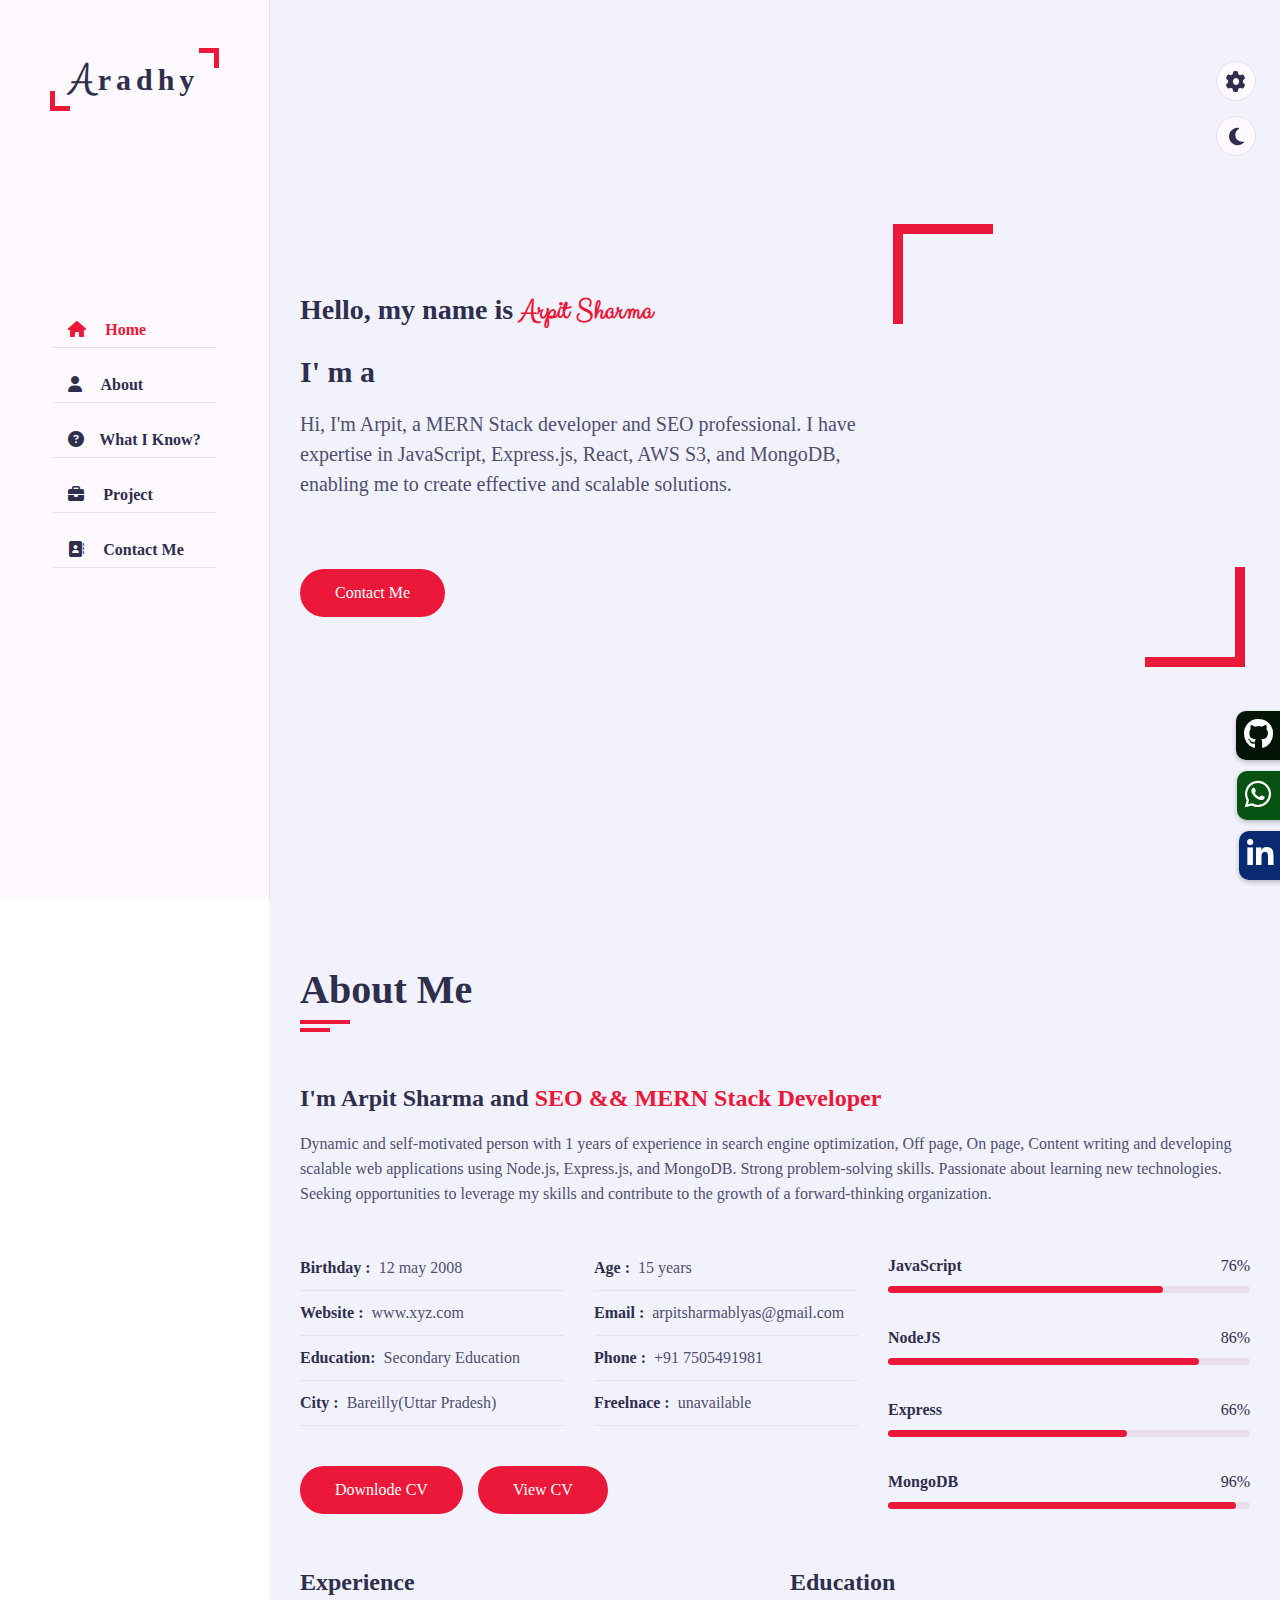
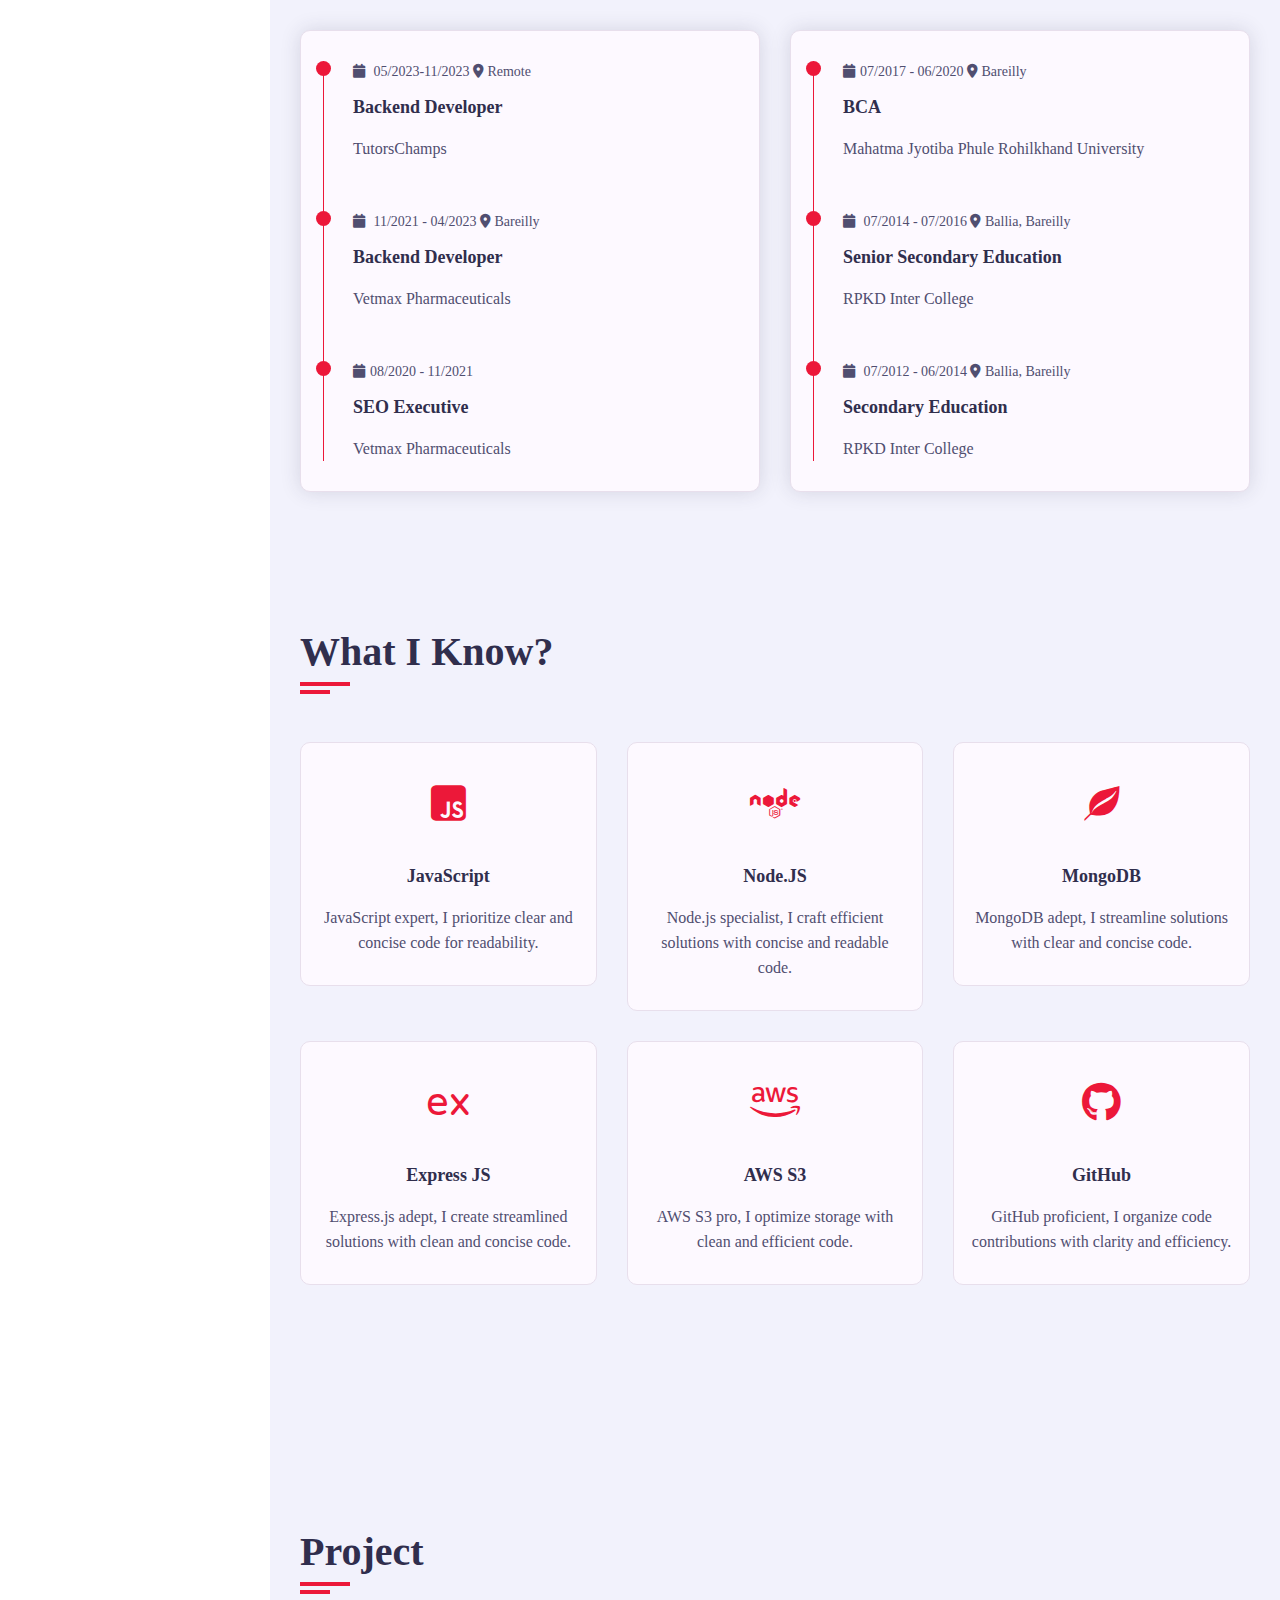
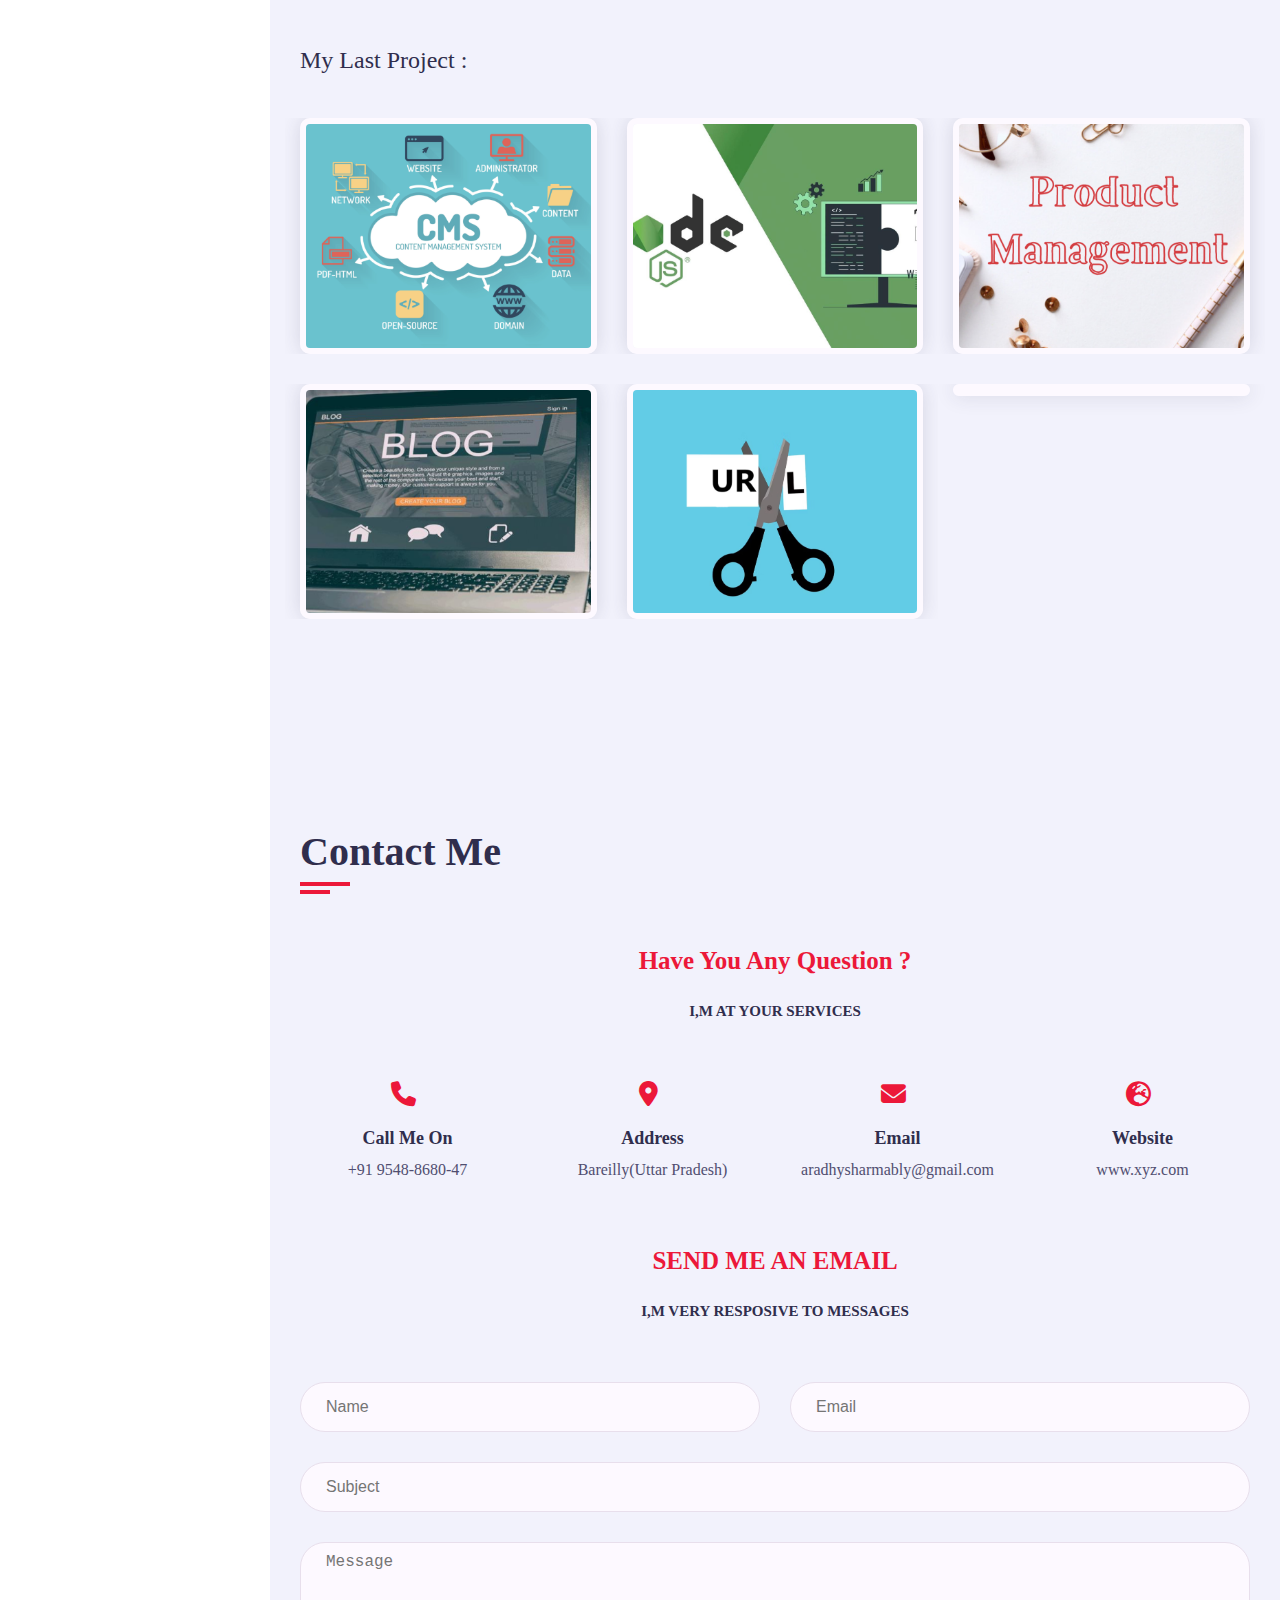
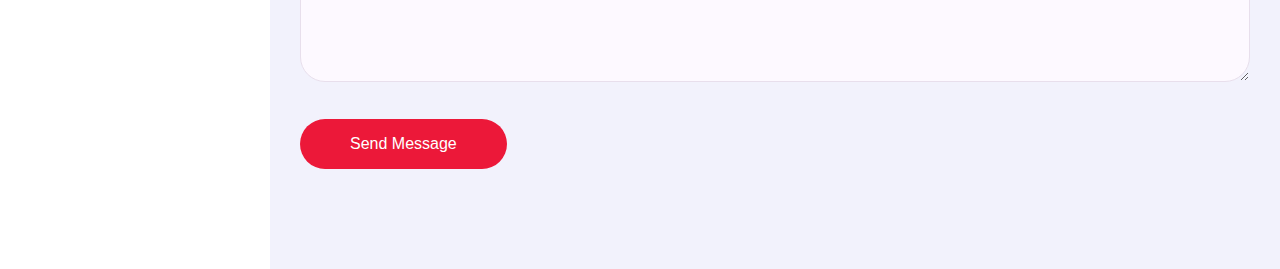
==== commit 29468a86: "hi" ====
--- a/arpit/index.html
+++ b/arpit/index.html
@@ -5,7 +5,8 @@
     <meta charset="UTF-8">
     <meta http-equiv="X-UA-Compatible" content="IE=edge">
     <meta name="viewport" content="width=device-width, initial-scale=1.0">
-    <title>Document</title>
+    <link rel="icon" type="image/x-icon" href="/arpit/Untitled design/favicon.ico">
+    <title>Arpit Sharma</title>
     <link rel="stylesheet" href="style.css">
     <link rel="stylesheet" href="color-1.css">
     <link rel="stylesheet" href="https://cdnjs.cloudflare.com/ajax/libs/font-awesome/6.4.0/css/all.min.css">
@@ -120,13 +121,13 @@
                 <div class="container">
                     <div class="row">
                         <div class="home-info padd-15">
-                            <h3 class="hello">Hello, my name is <span class="name">Aradhy Sharma</span></h3>
+                            <h3 class="hello">Hello, my name is <span class="name">Arpit Sharma</span></h3>
                             <h3 class="my-profession">I' m a <span class="typing"></span></h3>
-                            <p>Hi, I'm Aradhy, a backend developer and Node.js professional. I have expertise in JavaScript, Express.js, AWS S3, and MongoDB, enabling me to create effective and scalable solutions.</p>
+                            <p>Hi, I'm Arpit, a MERN Stack developer and SEO professional. I have expertise in JavaScript, Express.js, React, AWS S3, and MongoDB, enabling me to create effective and scalable solutions.</p>
                                   <a href="#contact" class="btn hire-me">Contact Me</a>
                         </div>
                         <div class="home-img padd-15">
-                            <img src="Picsart_23-04-07_20-33-09-872.jpg" alt="">
+                            <img src="#" alt="">
                         </div>
                     </div>
                 </div>
@@ -144,36 +145,30 @@
                          <div class="about-content padd-15">
                              <div class="row">
                                  <div class="about-text padd-15">
-                                     <h3>I'm Aradhy Sharma and <span>Backend Developer</span></h3>
-                                     <p>Dynamic and self-motivated person with 2 years of experience in 
-                                        developing scalable web applications using Node.js, Express.js, and 
-                                        MongoDB.<br> Strong problem-solving skills, with experience working in 
-                                        an Agile environment and delivering high-quality code on tight 
-                                        deadlines.<br> Passionate about learning new technologies. Seeking 
-                                        opportunities to leverage my skills and contribute to the growth of a 
-                                        forward-thinking organization</p>
+                                     <h3>I'm Arpit Sharma and <span>SEO && MERN Stack Developer</span></h3>
+                                     <p>Dynamic and self-motivated person with 1 years of experience in search engine optimization, Off page, On page, Content writing and developing scalable web applications using Node.js, Express.js, and MongoDB. Strong problem-solving skills. Passionate about learning new technologies. Seeking opportunities to leverage my skills and contribute to the growth of a forward-thinking organization.</p>
                                  </div>
                              </div>
                              <div class="row">
                                  <div class="personal-info padd-15">
                                      <div class="row">
                                          <div class="info-item padd-15">
-                                             <p>Birthday : <span>4 may 2000</span></p>
+                                             <p>Birthday : <span>12 may 2008</span></p>
                                          </div>
                                          <div class="info-item padd-15">
-                                             <p>Age : <span>21</span></p>
+                                             <p>Age : <span>15 years</span></p>
                                          </div>
                                          <div class="info-item padd-15">
                                              <p>Website : <span>www.xyz.com</span></p>
                                          </div>
                                          <div class="info-item padd-15">
-                                            <p>Email : <span>aradhysharmably@gmail.com</span></p>
+                                            <p>Email : <span class="email">arpitsharmablyas@gmail.com</span></p>
                                         </div>
                                         <div class="info-item padd-15">
-                                            <p>Degree : <span>BCA</span></p>
+                                            <p>Education: <span>Secondary Education</span></p>
                                         </div>
                                         <div class="info-item padd-15">
-                                            <p>Phone : <span>+91 9548868047</span></p>
+                                            <p>Phone : <span>+91 7505491981</span></p>
                                         </div>
                                         <div class="info-item padd-15">
                                             <p>City : <span>Bareilly(Uttar Pradesh)</span></p>
@@ -184,8 +179,8 @@
                                      </div>
                                      <div class="row">
                                          <div class="buttons padd-15">
-                                             <a href="./AradhySharmaResume.pdf" class="btn" download>Downlode CV</a>
-                                             <a href="./AradhySharmaResume.pdf" target="_blank" class="btn hire me">View CV</a>
+                                             <a href="$" class="btn" download>Downlode CV</a>
+                                             <a href="#" target="_blank" class="btn hire me">View CV</a>
                                          </div>
                                      </div>
                                  </div>
--- a/arpit/style.css
+++ b/arpit/style.css
@@ -24,6 +24,7 @@
     line-height: 1.5;
     font-size: 16px;
     font-family: 'poppins' sans-serif;
+    overflow-x: hidden;
 }
 *
 {
@@ -833,9 +834,6 @@
         display: block;
         margin-left: 0;
     }
-    body{
-        overflow-x: hidden;
-    }
 }
 @media (max-width:991px)
 { 
@@ -864,9 +862,6 @@
         left: 19cm;
     }
 
-    body{
-        overflow-x: hidden;
-    }
 }
 @media (max-width:767px)
 {
@@ -899,9 +894,7 @@
     {
         left: 12cm;
     }
-    body{
-        overflow-x: hidden;
-    }
+
 }
 
 @media (max-width:600px)
@@ -914,9 +907,7 @@
     {
         left: 5.5cm;
     }
-    body{
-        overflow-x: hidden;
-    }
+
     
 }
 
@@ -930,68 +921,37 @@
     {
         left: 4cm;
     }
-
+    
+    .email{
+       line-break: anywhere;
+    }
     /* .social-media-button{
-        position: absolute;
-        bottom: -8180px;
-        right: 280px; 
-        background-color: #092a70;
-        color: #fff;
-        border-radius: 10px;
-        padding: 8px;
-        display: flex;
-        align-items: center;
-        box-shadow: 0 2px 5px rgba(0, 0, 0, 0.25);
-        cursor: pointer;
+        right: -120px !important; 
     }
     .social-media-button:hover{
-        right: 280px;
+        right: -30px !important;
     }
 
     .socia-media-button {
-        position: absolute;
-        bottom: -8180px;
-        right: 133px;
-        background-color: #065213;
-        color: #fff;
-        border-radius: 10px;
-        padding: 8px;
-        display: flex;
-        align-items: center;
-        cursor: pointer;
+        right: -133px !important;
       }
       
       .socia-media-button:hover {
-        right: 110px; 
+        right: -30px !important; 
       }
 
       .soci-media-button {
-        position: absolute;
-        bottom: -8180px;
-        right: 10px; 
-        background-color: #031306;
-        color: #fff;
-        border-radius: 10px;
-        padding: 8px;
-        display: flex;
-        align-items: center;
-        box-shadow: 0 2px 5px rgba(0, 0, 0, 0.25);
-        transition: right 0.3s ease-in-out;
-        cursor: pointer;
+        right: -108px !important; 
       }
       
       .soci-media-button:hover {
-        right: -30px; 
+        right: -30px !important; 
+      } */
+      .typing{
+        font-size: 25px;
+        line-break: anywhere;
       }
 
-      .text {
-        margin-right: 0px;
-      font-size: 18px;
-    } */
-
-    body{
-        overflow-x: hidden;
-    }
 }
 
 @media (max-width: 360px)
@@ -1005,7 +965,4 @@
         left: 3cm;
     }
 
-    body{
-        overflow-x: hidden;
-    }
-}
+}
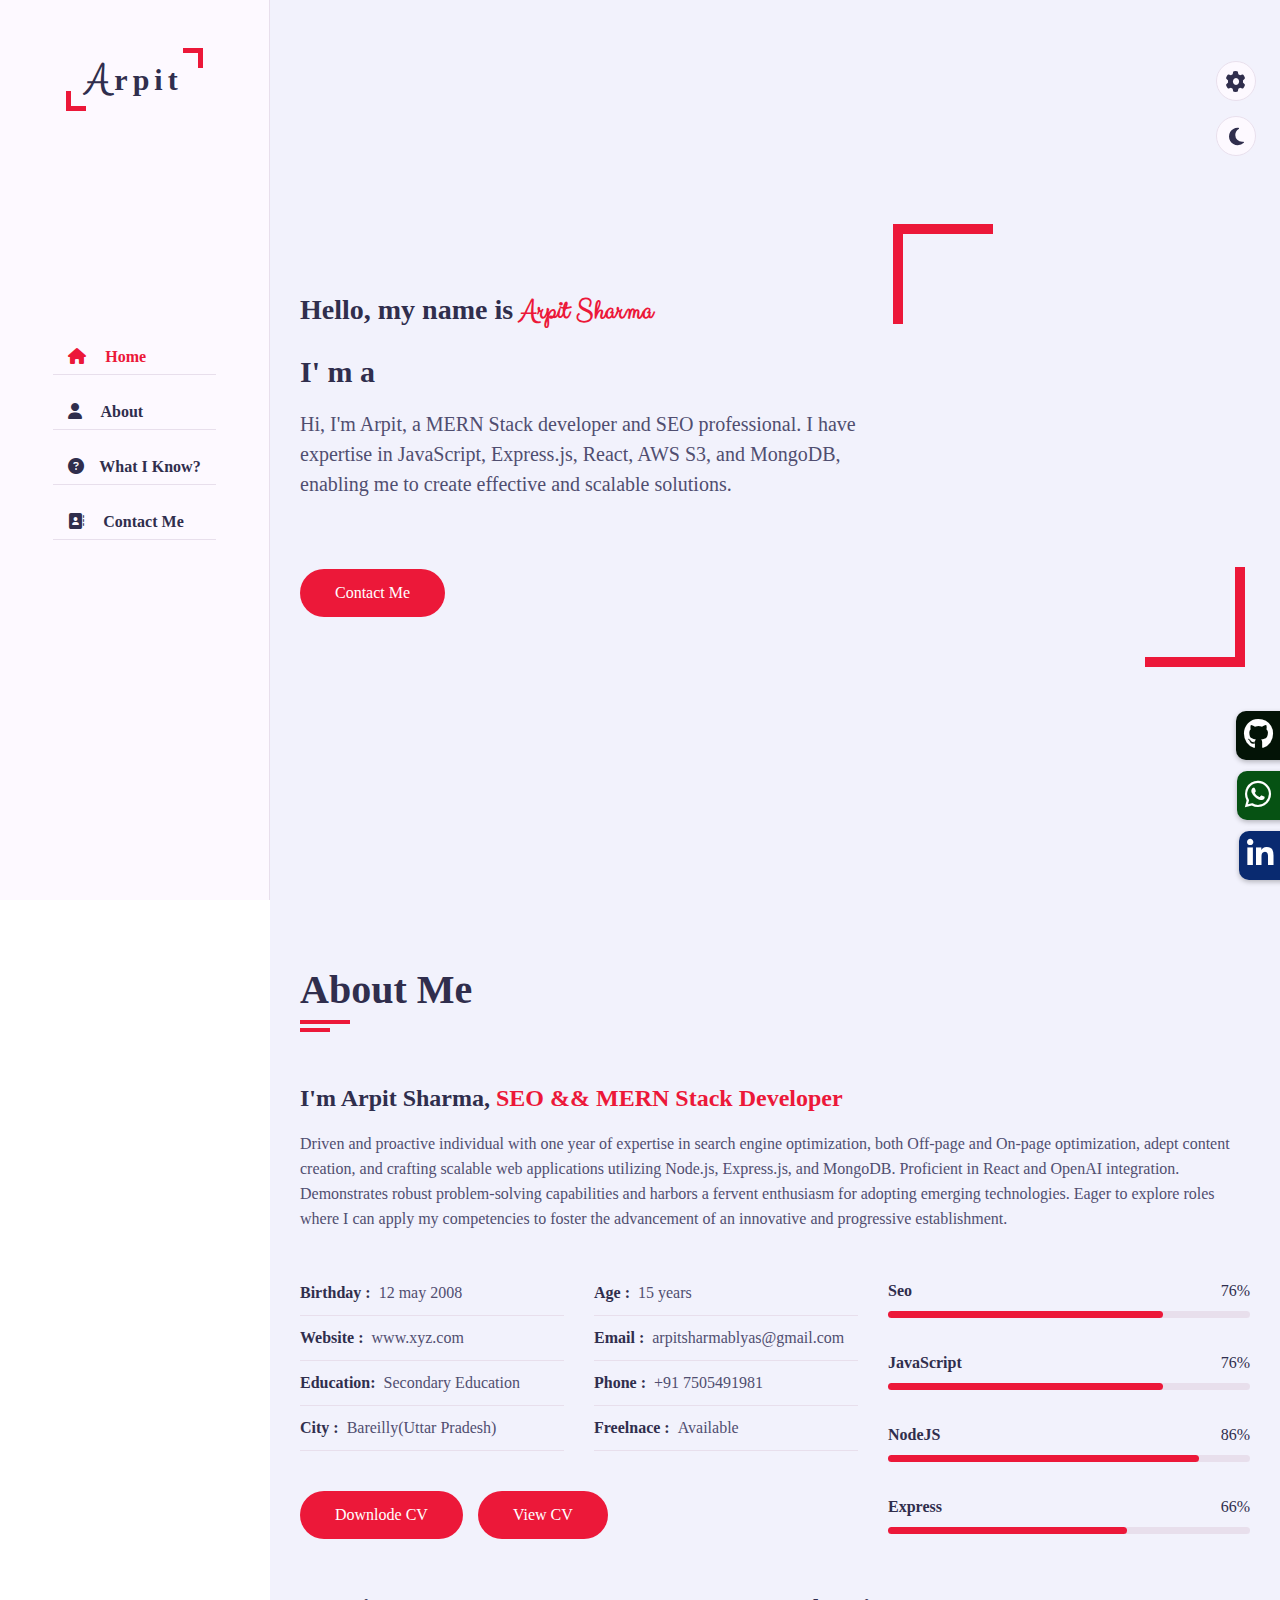
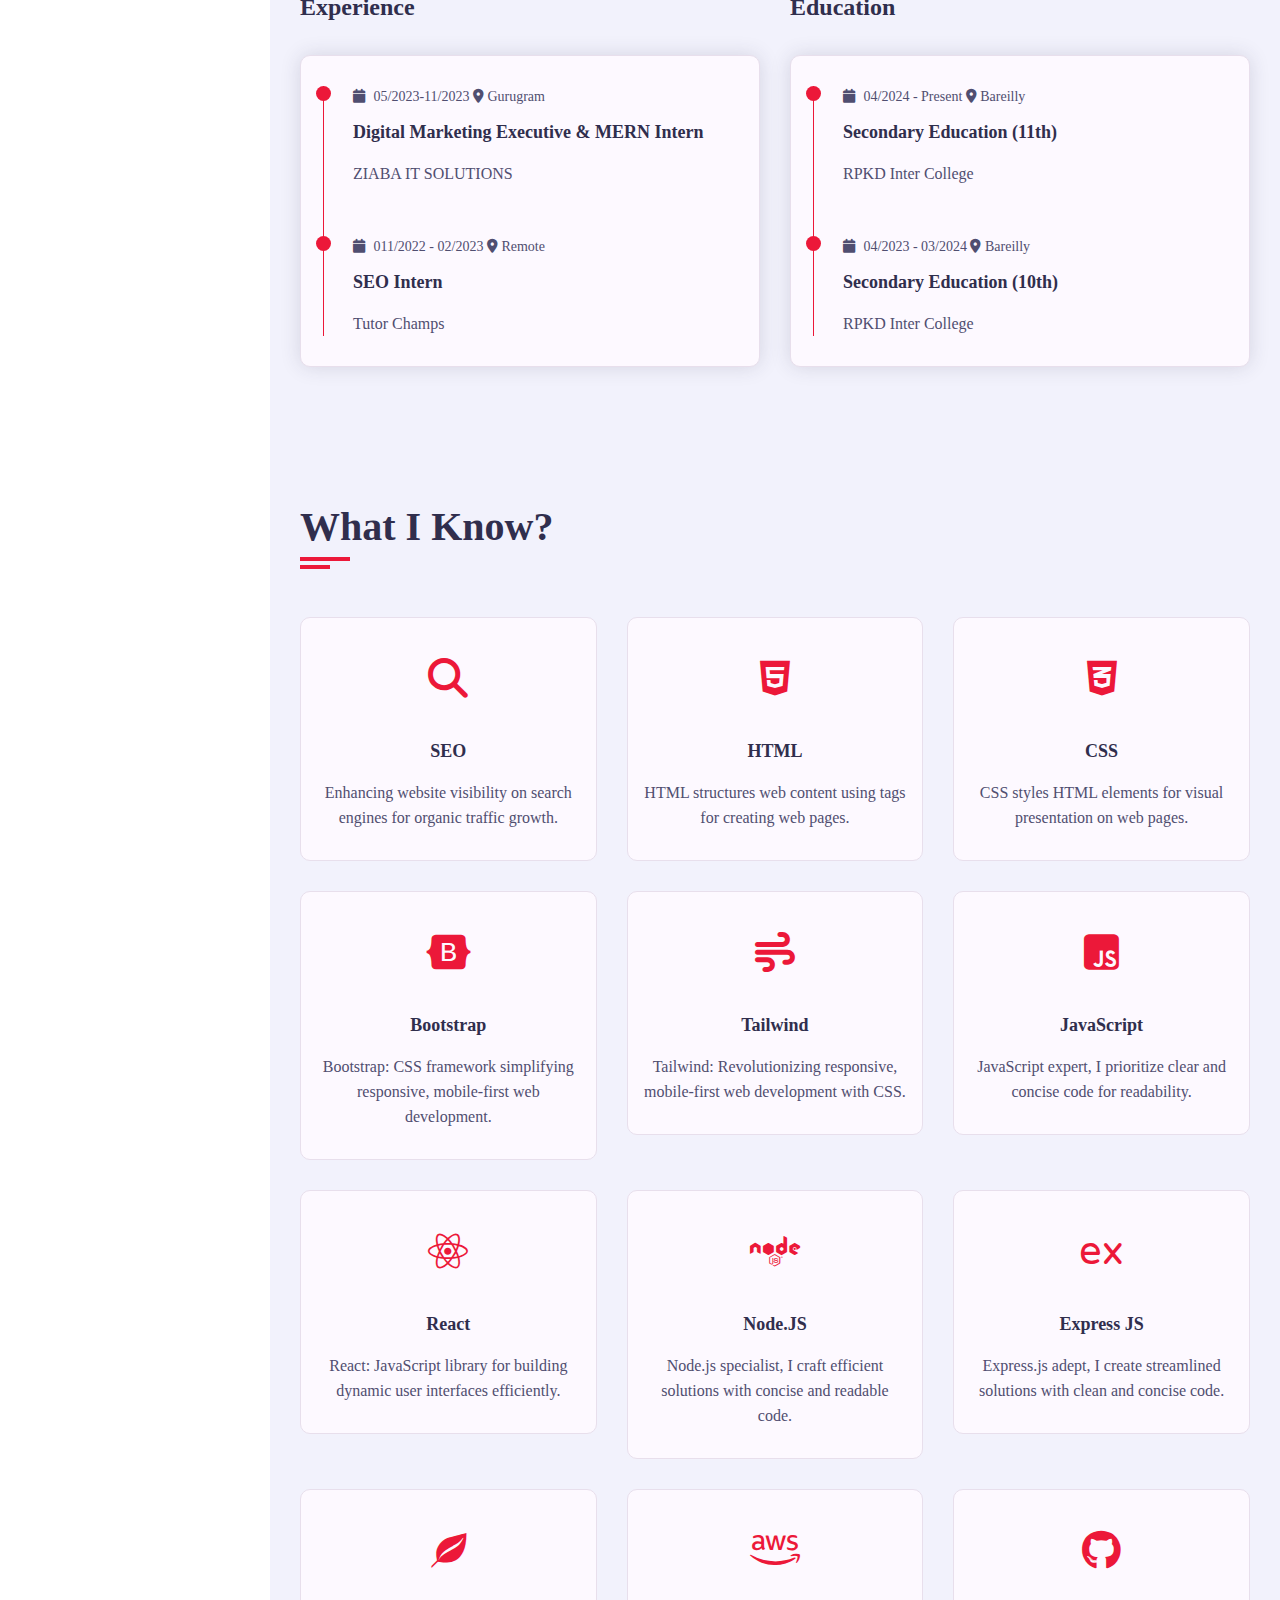
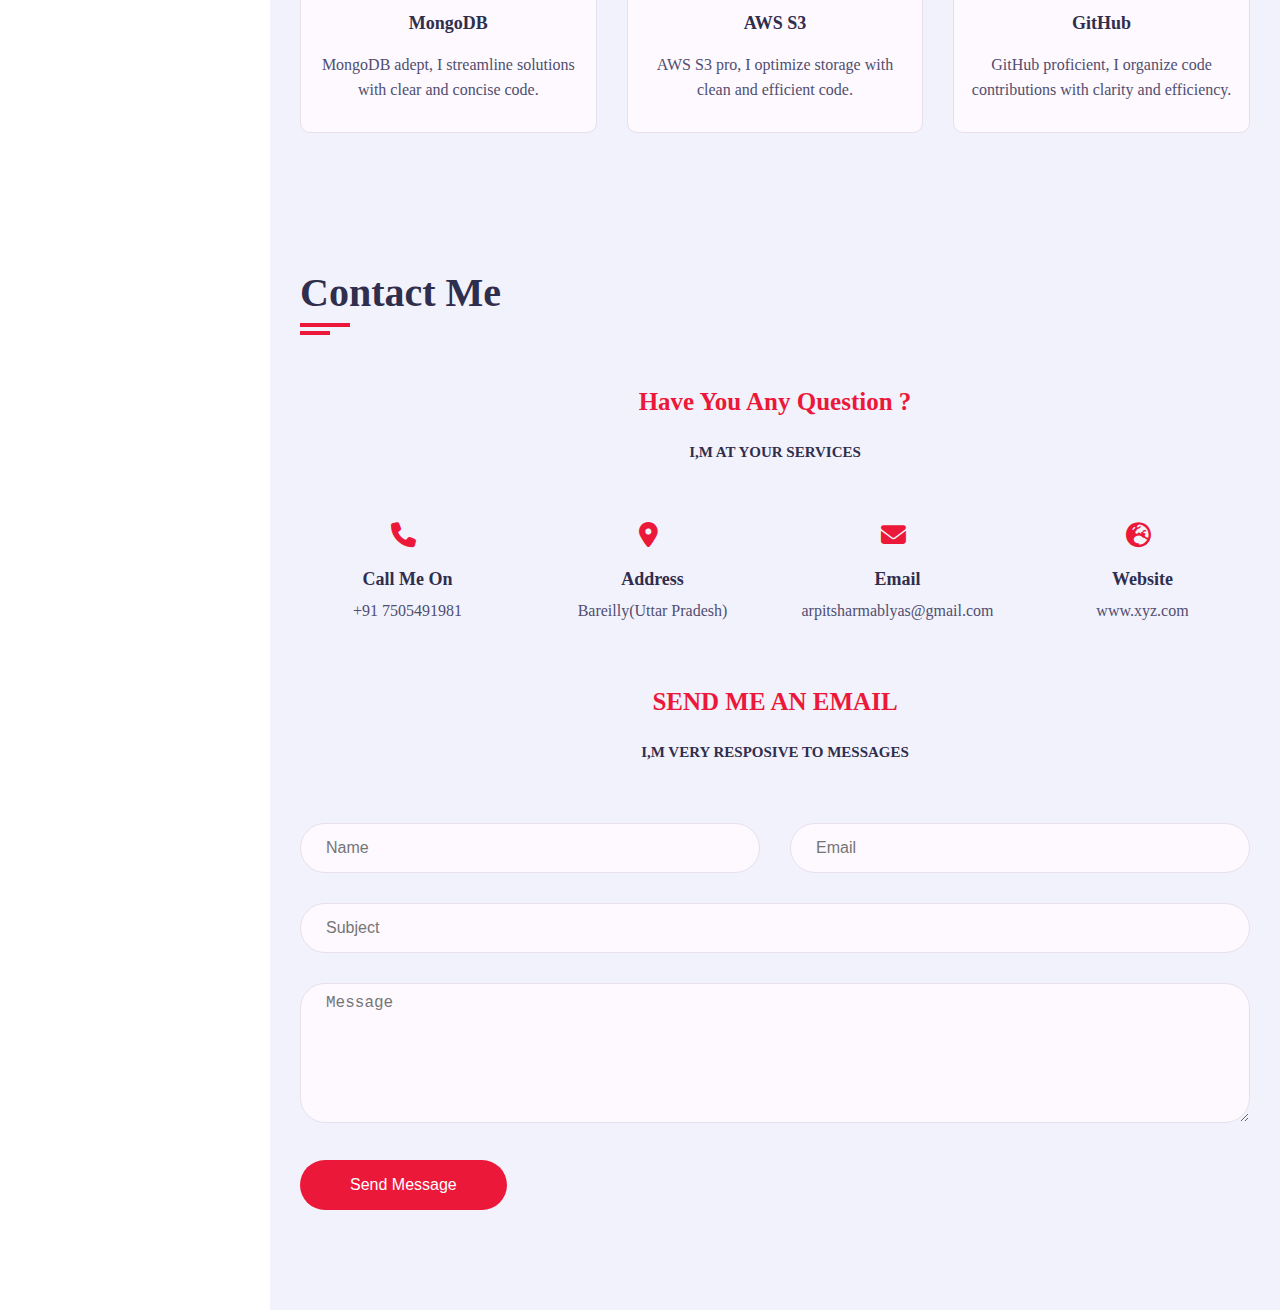
==== commit 23257417: "update" ====
--- a/arpit/index.html
+++ b/arpit/index.html
@@ -100,7 +100,7 @@
         <!-- === Aside Start === -->
         <div class="aside">
           <div class="logo">
-              <a href="#"><span>A</span>radhy</a>
+              <a href="#"><span>A</span>rpit</a>
           </div>
           <div class="nav-toggler">
               <span></span>
@@ -109,7 +109,7 @@
               <li><a href="#home" class="active"><i class="fa fa-home"></i> Home</a></li>
               <li><a href="#about"><i class="fa fa-user"></i> About</a></li>
               <li><a href="#services"><i class="fa-solid fa-circle-question"></i>What I Know?</a></li>
-              <li><a href="#portfolio"><i class="fa fa-briefcase"></i> Project</a></li>
+              <!-- <li><a href="#portfolio"><i class="fa fa-briefcase"></i> Project</a></li> -->
               <li><a href="#contact" ><i class="fa-solid fa-address-book"></i> Contact Me</a></li>
           </ul>
         </div>
@@ -145,8 +145,8 @@
                          <div class="about-content padd-15">
                              <div class="row">
                                  <div class="about-text padd-15">
-                                     <h3>I'm Arpit Sharma and <span>SEO && MERN Stack Developer</span></h3>
-                                     <p>Dynamic and self-motivated person with 1 years of experience in search engine optimization, Off page, On page, Content writing and developing scalable web applications using Node.js, Express.js, and MongoDB. Strong problem-solving skills. Passionate about learning new technologies. Seeking opportunities to leverage my skills and contribute to the growth of a forward-thinking organization.</p>
+                                     <h3>I'm Arpit Sharma, <span> SEO && MERN Stack Developer</span></h3>
+                                     <p>Driven and proactive individual with one year of expertise in search engine optimization, both Off-page and On-page optimization, adept content creation, and crafting scalable web applications utilizing Node.js, Express.js, and MongoDB. Proficient in React and OpenAI integration. Demonstrates robust problem-solving capabilities and harbors a fervent enthusiasm for adopting emerging technologies. Eager to explore roles where I can apply my competencies to foster the advancement of an innovative and progressive establishment.</p>
                                  </div>
                              </div>
                              <div class="row">
@@ -174,7 +174,7 @@
                                             <p>City : <span>Bareilly(Uttar Pradesh)</span></p>
                                         </div>
                                         <div class="info-item padd-15">
-                                            <p>Freelnace : <span>unavailable</span></p>
+                                            <p>Freelnace : <span>Available</span></p>
                                         </div>
                                      </div>
                                      <div class="row">
@@ -186,6 +186,13 @@
                                  </div>
                                  <div class="skills padd-15">
                                      <div class="row">
+                                         <div class="skill-item padd-15">
+                                             <h5>seo</h5>
+                                             <div class="progress">
+                                                 <div class="proress-in" style="width: 76%;"></div>
+                                                 <div class="skill-percent">76%</div>
+                                             </div>
+                                         </div>
                                          <div class="skill-item padd-15">
                                              <h5>JavaScript</h5>
                                              <div class="progress">
@@ -207,13 +214,6 @@
                                                 <div class="skill-percent">66%</div>
                                             </div>
                                         </div>
-                                        <div class="skill-item padd-15">
-                                            <h5>MongoDB</h5>
-                                            <div class="progress">
-                                                <div class="proress-in" style="width: 96%;"></div>
-                                                <div class="skill-percent">96%</div>
-                                            </div>
-                                        </div>
                                      </div>
                                  </div>
                              </div>
@@ -226,28 +226,19 @@
                                               <div class="timeline-item">
                                                   <div class="circel-dot"></div>
                                                   <h3 class="timeline-date">
-                                                      <i class="fa fa-calendar"></i> 05/2023-11/2023  <i class="fa-solid fa-location-dot"></i> Remote
+                                                      <i class="fa fa-calendar"></i> 05/2023-11/2023  <i class="fa-solid fa-location-dot"></i> Gurugram
                                                   </h3>
-                                                  <h4 class="timeline-title">Backend Developer</h4>
-                                                  <p class="timeline-text">TutorsChamps</p>
+                                                  <h4 class="timeline-title">Digital Marketing Executive & MERN Intern </h4>
+                                                  <p class="timeline-text">ZIABA IT SOLUTIONS</p>
                                               </div>
                                               <div class="timeline-item">
                                                   <div class="circel-dot"></div>
                                                   <h3 class="timeline-date">
-                                                      <i class="fa fa-calendar"></i> 11/2021 - 04/2023 <i class="fa-solid fa-location-dot"></i> Bareilly
+                                                      <i class="fa fa-calendar"></i> 011/2022 - 02/2023 <i class="fa-solid fa-location-dot"></i> Remote
                                                   </h3>
-                                                  <h4 class="timeline-title">Backend Developer</h4>
-                                                  <p class="timeline-text">Vetmax Pharmaceuticals</p>
-                                              </div>
-                                              <div class="timeline-item">
-                                                  <div class="circel-dot"></div>
-                                                  <h3 class="timeline-date">
-                                                      <i class="fa fa-calendar"></i>08/2020 - 11/2021
-                                                  </h3>
-                                                  <h4 class="timeline-title">SEO Executive</h4>
-                                                  <p class="timeline-text">Vetmax Pharmaceuticals
-                                                </p>
-                                              </div>
+                                                  <h4 class="timeline-title">SEO Intern</h4>
+                                                  <p class="timeline-text">Tutor Champs</p>
+                                                </div>
                                            </div>
                                        </div>
                                    </div>
@@ -261,26 +252,17 @@
                                                 <div class="timeline-item">
                                                     <div class="circel-dot"></div>
                                                     <h3 class="timeline-date">
-                                                        <i class="fa fa-calendar"></i>07/2017 - 06/2020  <i class="fa-solid fa-location-dot"></i> Bareilly
-
+                                                        <i class="fa fa-calendar"></i> 04/2024 - Present <i class="fa-solid fa-location-dot"></i> Bareilly
                                                     </h3>
-                                                    <h4 class="timeline-title">BCA</h4>
-                                                    <p class="timeline-text">Mahatma Jyotiba Phule Rohilkhand University</p>
-                                                </div>
-                                                <div class="timeline-item">
-                                                    <div class="circel-dot"></div>
-                                                    <h3 class="timeline-date">
-                                                        <i class="fa fa-calendar"></i> 07/2014 - 07/2016 <i class="fa-solid fa-location-dot"></i> Ballia, Bareilly
-                                                    </h3>
-                                                    <h4 class="timeline-title">Senior Secondary Education</h4>
+                                                    <h4 class="timeline-title">Secondary Education (11th)</h4>
                                                     <p class="timeline-text">RPKD Inter College</p>
                                                 </div>
                                                 <div class="timeline-item">
                                                     <div class="circel-dot"></div>
                                                     <h3 class="timeline-date">
-                                                        <i class="fa fa-calendar"></i> 07/2012 - 06/2014 <i class="fa-solid fa-location-dot"></i> Ballia, Bareilly
+                                                        <i class="fa fa-calendar"></i> 04/2023 - 03/2024 <i class="fa-solid fa-location-dot"></i> Bareilly
                                                     </h3>
-                                                    <h4 class="timeline-title">Secondary Education</h4>
+                                                    <h4 class="timeline-title">Secondary Education (10th)</h4>
                                                     <p class="timeline-text">RPKD Inter College</p>
                                                 </div>
                                              </div>
@@ -305,12 +287,69 @@
                          <div class="service-item padd-15">
                              <div class="service-item-inner">
                                  <div class="icon">
+                                    <i class="fa fa-solid fa-magnifying-glass"></i>
+                                 </div>
+                                 <h4> SEO </h4>
+                                 <p>Enhancing website visibility on search engines for organic traffic growth.
+                                 </p>
+                             </div>
+                         </div>
+                         <div class="service-item padd-15">
+                             <div class="service-item-inner">
+                                 <div class="icon">
+                                    <i class="fa fa-brands fa-html5"></i>
+                                 </div>
+                                 <h4> HTML </h4>
+                                 <p>HTML structures web content using tags for creating web pages.
+                                 </p>
+                             </div>
+                         </div>
+                         <div class="service-item padd-15">
+                             <div class="service-item-inner">
+                                 <div class="icon">
+                                    <i class="fa fa-brands fa-css3-alt"></i>
+                                 </div>
+                                 <h4> CSS </h4>
+                                 <p>CSS styles HTML elements for visual presentation on web pages.
+                                 </p>
+                             </div>
+                         </div>
+                         <div class="service-item padd-15">
+                             <div class="service-item-inner">
+                                 <div class="icon">
+                                    <i class="fa fa-brands fa-bootstrap"></i>
+                                 </div>
+                                 <h4> Bootstrap </h4>
+                                 <p>Bootstrap: CSS framework simplifying responsive, mobile-first web development.
+                                 </p>
+                             </div>
+                         </div>
+                         <div class="service-item padd-15">
+                             <div class="service-item-inner">
+                                 <div class="icon">
+                                    <i class="fa fa-solid fa-wind"></i>
+                                 </div>
+                                 <h4> Tailwind </h4>
+                                 <p>Tailwind: Revolutionizing responsive, mobile-first web development with CSS.                                 </p>
+                             </div>
+                         </div>
+                         <div class="service-item padd-15">
+                             <div class="service-item-inner">
+                                 <div class="icon">
                                     <i class="fa fa-brands fa-square-js"></i>
                                  </div>
                                  <h4> JavaScript </h4>
                                  <p>JavaScript expert, I prioritize clear and concise code for readability.                                 </p>
                              </div>
                          </div>
+                         <div class="service-item padd-15">
+                            <div class="service-item-inner">
+                                <div class="icon">
+                                   <i class="fa fa-brands fa-react"></i></div>
+                                <h4> React </h4>
+                                <p>React: JavaScript library for building dynamic user interfaces efficiently.</p>
+                            </div>
+                        </div>
                          <div class="service-item padd-15">
                              <div class="service-item-inner">
                                  <div class="icon">
@@ -324,20 +363,21 @@
                          <div class="service-item padd-15">
                              <div class="service-item-inner">
                                  <div class="icon">
-                                    <i class="fa fa-brands fa-envira fa-rotate-90"></i></div>
-                                 <h4> MongoDB </h4>
-                                 <p>MongoDB adept, I streamline solutions with clear and concise code.</p>
-                             </div>
-                         </div>
-                         <div class="service-item padd-15">
-                             <div class="service-item-inner">
-                                 <div class="icon">
                                     <p class="fa fa-brands" style="font-family: 'Varela Round', sans-serif;">ex</p>
                                  </div>
                                  <h4> Express JS </h4>
                                  <p>Express.js adept, I create streamlined solutions with clean and concise code.</p>
                              </div>
                          </div>
+                         <div class="service-item padd-15">
+                            <div class="service-item-inner">
+                                <div class="icon">
+                                   <i class="fa fa-brands fa-envira fa-rotate-90"></i></div>
+                                <h4> MongoDB </h4>
+                                <p>MongoDB adept, I streamline solutions with clear and concise code.</p>
+                            </div>
+                        </div>
+
                          <div class="service-item padd-15">
                             <div class="service-item-inner">
                                 <div class="icon">
@@ -362,7 +402,7 @@
              </section>
              <!-- === Services Section End === -->
              <!-- === portfolio Section Start === -->
-              <section class="portfolio section" id="portfolio">
+              <!-- <section class="portfolio section" id="portfolio">
                   <div class="container">
                     <div class="row"> 
                         <div class="section-tittle padd-15">
@@ -473,7 +513,7 @@
                         </div>
                      </div>
                   </div>
-              </section>
+              </section> -->
              <!-- === portfolio Section End === -->
              <!-- === Contact Section Start === -->
              <form action="/submit" method="post">
@@ -490,7 +530,7 @@
                          <div class="contact-info-item padd-15">
                              <div class="icon"><i class="fa fa-phone"></i></div>
                              <h4>Call Me On</h4>
-                             <p>+91 9548-8680-47</p>
+                             <p>+91 7505491981</p>
                          </div>
                          <div class="contact-info-item padd-15">
                              <div class="icon"><i class="fa fa-map-marker-alt"></i></div>
@@ -500,7 +540,7 @@
                          <div class="contact-info-item padd-15">
                              <div class="icon"><i class="fa fa-envelope"></i></div>
                              <h4>Email</h4>
-                             <p>aradhysharmably@gmail.com </p>
+                             <p>arpitsharmablyas@gmail.com </p>
                          </div>
                          <div class="contact-info-item padd-15">
                              <div class="icon"><i class="fa fa-globe-europe"></i></div>
